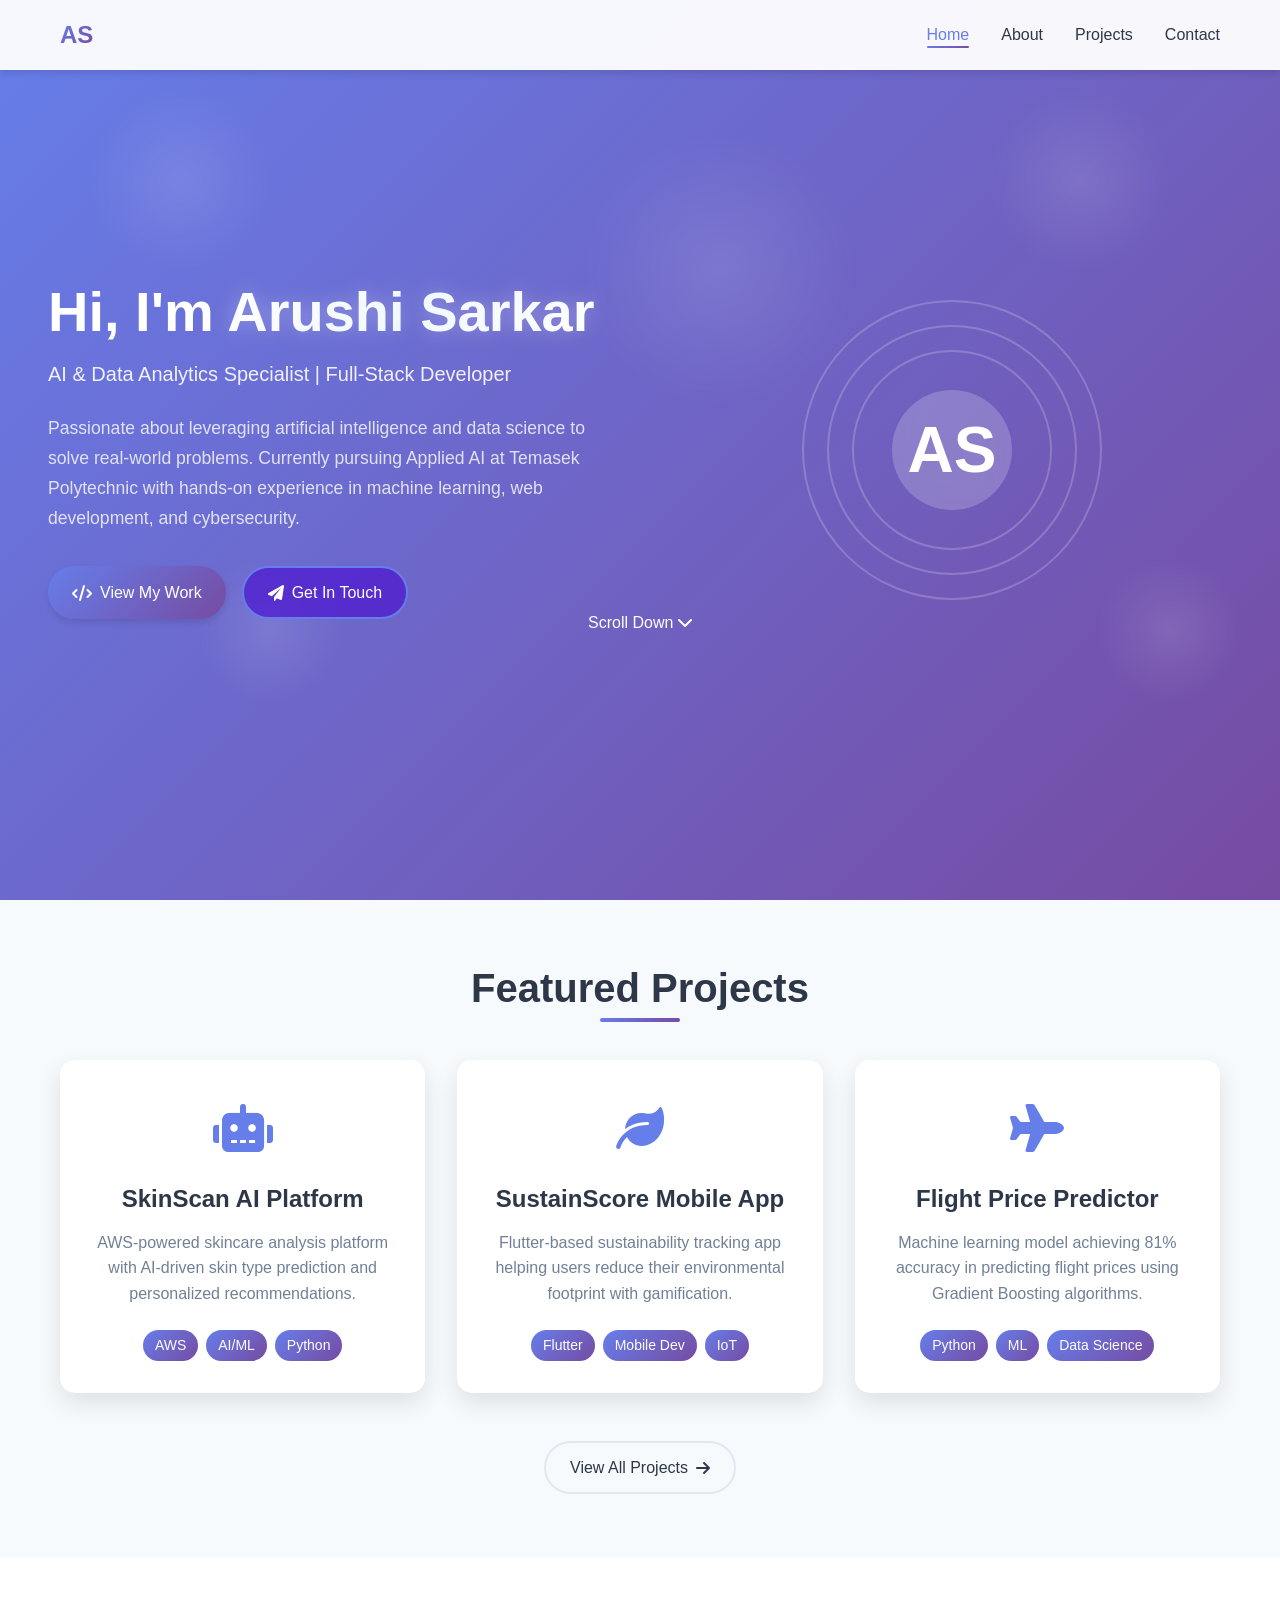
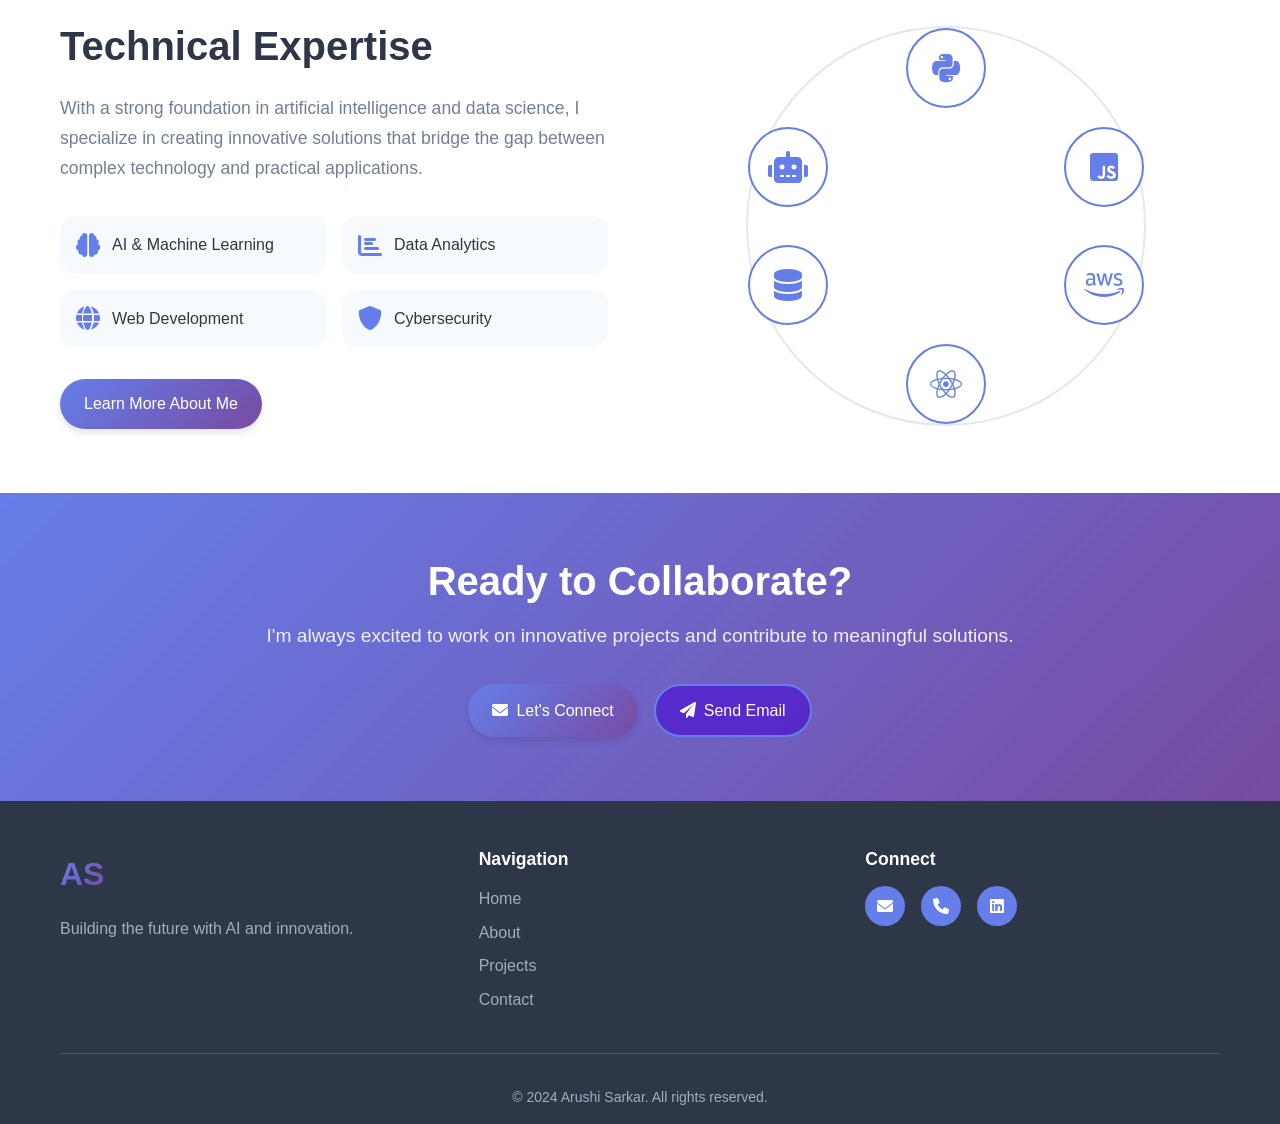
==== index.html @ 6a5d6b8b "Add files via upload" ====
<!DOCTYPE html>
<html lang="en">

<head>
    <meta charset="UTF-8">
    <meta name="viewport" content="width=device-width, initial-scale=1.0">
    <title>Arushi Sarkar - AI & Data Specialist</title>
    <link rel="stylesheet" href="css/style.css">
    <link href="https://cdnjs.cloudflare.com/ajax/libs/font-awesome/6.0.0/css/all.min.css" rel="stylesheet">
</head>

<body>
    <!-- Navigation -->
    <nav class="navbar">
        <div class="nav-container">
            <div class="nav-logo">
                <span class="logo-text">AS</span>
            </div>
            <ul class="nav-menu">
                <li><a href="index.html" class="nav-link active">Home</a></li>
                <li><a href="about.html" class="nav-link">About</a></li>
                <li><a href="projects.html" class="nav-link">Projects</a></li>
                <li><a href="contact.html" class="nav-link">Contact</a></li>
            </ul>
            <div class="hamburger">
                <span></span>
                <span></span>
                <span></span>
            </div>
        </div>
    </nav>

    <!-- Hero Section -->
    <section class="hero">
        <div class="hero-container">
            <div class="hero-content">
                <div class="hero-text">
                    <h1 class="hero-title">
                        Hi, I'm <span class="gradient-text">Arushi Sarkar</span>
                    </h1>
                    <p class="hero-subtitle">AI & Data Analytics Specialist | Full-Stack Developer</p>
                    <p class="hero-description">
                        Passionate about leveraging artificial intelligence and data science to solve real-world
                        problems.
                        Currently pursuing Applied AI at Temasek Polytechnic with hands-on experience in machine
                        learning,
                        web development, and cybersecurity.
                    </p>
                    <div class="hero-buttons">
                        <a href="projects.html" class="btn btn-primary">
                            <i class="fas fa-code"></i>
                            View My Work
                        </a>
                        <a href="contact.html" class="btn btn-secondary">
                            <i class="fas fa-paper-plane"></i>
                            Get In Touch
                        </a>
                    </div>
                </div>
                <div class="hero-image">
                    <div class="profile-circle">
                        <span class="profile-initials">AS</span>
                        <div class="orbit orbit-1"></div>
                        <div class="orbit orbit-2"></div>
                        <div class="orbit orbit-3"></div>
                    </div>
                </div>
            </div>
            <div class="scroll-indicator">
                <span>Scroll Down</span>
                <i class="fas fa-chevron-down"></i>
            </div>
        </div>
    </section>



    <!-- Featured Projects Preview -->
    <section class="featured-projects">
        <div class="container">
            <h2 class="section-title">Featured Projects</h2>
            <div class="projects-preview">
                <div class="project-preview-card">
                    <div class="project-icon">
                        <i class="fas fa-robot"></i>
                    </div>
                    <h3>SkinScan AI Platform</h3>
                    <p>AWS-powered skincare analysis platform with AI-driven skin type prediction and personalized
                        recommendations.</p>
                    <div class="project-tech">
                        <span>AWS</span>
                        <span>AI/ML</span>
                        <span>Python</span>
                    </div>
                </div>
                <div class="project-preview-card">
                    <div class="project-icon">
                        <i class="fas fa-leaf"></i>
                    </div>
                    <h3>SustainScore Mobile App</h3>
                    <p>Flutter-based sustainability tracking app helping users reduce their environmental footprint with
                        gamification.</p>
                    <div class="project-tech">
                        <span>Flutter</span>
                        <span>Mobile Dev</span>
                        <span>IoT</span>
                    </div>
                </div>
                <div class="project-preview-card">
                    <div class="project-icon">
                        <i class="fas fa-plane"></i>
                    </div>
                    <h3>Flight Price Predictor</h3>
                    <p>Machine learning model achieving 81% accuracy in predicting flight prices using Gradient Boosting
                        algorithms.</p>
                    <div class="project-tech">
                        <span>Python</span>
                        <span>ML</span>
                        <span>Data Science</span>
                    </div>
                </div>
            </div>
            <div class="view-all-projects">
                <a href="projects.html" class="btn btn-outline">
                    View All Projects <i class="fas fa-arrow-right"></i>
                </a>
            </div>
        </div>
    </section>

    <!-- Skills Overview -->
    <section class="skills-overview">
        <div class="container">
            <div class="skills-content">
                <div class="skills-text">
                    <h2>Technical Expertise</h2>
                    <p>
                        With a strong foundation in artificial intelligence and data science, I specialize in creating
                        innovative solutions that bridge the gap between complex technology and practical applications.
                    </p>
                    <div class="skills-categories">
                        <div class="skill-category">
                            <i class="fas fa-brain"></i>
                            <span>AI & Machine Learning</span>
                        </div>
                        <div class="skill-category">
                            <i class="fas fa-chart-bar"></i>
                            <span>Data Analytics</span>
                        </div>
                        <div class="skill-category">
                            <i class="fas fa-globe"></i>
                            <span>Web Development</span>
                        </div>
                        <div class="skill-category">
                            <i class="fas fa-shield-alt"></i>
                            <span>Cybersecurity</span>
                        </div>
                    </div>
                    <a href="about.html" class="btn btn-primary">
                        Learn More About Me
                    </a>
                </div>
                <div class="skills-visual">
                    <div class="skill-circle">
                        <div class="skill-item" data-skill="python">
                            <i class="fab fa-python"></i>
                        </div>
                        <div class="skill-item" data-skill="js">
                            <i class="fab fa-js-square"></i>
                        </div>
                        <div class="skill-item" data-skill="aws">
                            <i class="fab fa-aws"></i>
                        </div>
                        <div class="skill-item" data-skill="react">
                            <i class="fab fa-react"></i>
                        </div>
                        <div class="skill-item" data-skill="database">
                            <i class="fas fa-database"></i>
                        </div>
                        <div class="skill-item" data-skill="ai">
                            <i class="fas fa-robot"></i>
                        </div>
                    </div>
                </div>
            </div>
        </div>
    </section>

    <!-- CTA Section -->
    <section class="cta-section">
        <div class="container">
            <div class="cta-content">
                <h2>Ready to Collaborate?</h2>
                <p>I'm always excited to work on innovative projects and contribute to meaningful solutions.</p>
                <div class="cta-buttons">
                    <a href="contact.html" class="btn btn-primary">
                        <i class="fas fa-envelope"></i>
                        Let's Connect
                    </a>
                    <a href="mailto:arushisarkar73@gmail.com" class="btn btn-secondary">
                        <i class="fas fa-paper-plane"></i>
                        Send Email
                    </a>
                </div>
            </div>
        </div>
    </section>

    <!-- Footer -->
    <footer class="footer">
        <div class="container">
            <div class="footer-content">
                <div class="footer-left">
                    <div class="footer-logo">
                        <span class="logo-text">AS</span>
                    </div>
                    <p>Building the future with AI and innovation.</p>
                </div>
                <div class="footer-links">
                    <div class="footer-section">
                        <h4>Navigation</h4>
                        <ul>
                            <li><a href="index.html">Home</a></li>
                            <li><a href="about.html">About</a></li>
                            <li><a href="projects.html">Projects</a></li>
                            <li><a href="contact.html">Contact</a></li>
                        </ul>
                    </div>
                    <div class="footer-section">
                        <h4>Connect</h4>
                        <div class="social-links">
                            <a href="mailto:arushisarkar73@gmail.com" class="social-link">
                                <i class="fas fa-envelope"></i>
                            </a>
                            <a href="tel:+6589462583" class="social-link">
                                <i class="fas fa-phone"></i>
                            </a>
                            <a href="https://www.linkedin.com/in/arushi-sarkar-972185305/" class="social-link"
                                title="LinkedIn" target="_blank" rel="noopener noreferrer">
                                <i class="fab fa-linkedin"></i>
                            </a>
                        </div>
                    </div>
                </div>
            </div>
            <div class="footer-bottom">
                <p>&copy; 2024 Arushi Sarkar. All rights reserved.</p>
            </div>
        </div>
    </footer>

    <script src="js/script.js"></script>
</body>

</html>
---- css/style.css ----
/* Reset and Base Styles */
* {
    margin: 0;
    padding: 0;
    box-sizing: border-box;
}

:root {
    --primary-color: #667eea;
    --secondary-color: #764ba2;
    --accent-color: #4ecdc4;
    --text-dark: #2d3748;
    --text-light: #718096;
    --bg-light: #f7fafc;
    --bg-white: #ffffff;
    --gradient-primary: linear-gradient(135deg, #667eea 0%, #764ba2 100%);
    --gradient-secondary: linear-gradient(135deg, #4ecdc4 0%, #44a08d 100%);
    --gradient-accent: linear-gradient(135deg, #f093fb 0%, #f5576c 100%);
    --shadow-sm: 0 4px 6px rgba(0, 0, 0, 0.1);
    --shadow-md: 0 10px 25px rgba(0, 0, 0, 0.1);
    --shadow-lg: 0 20px 40px rgba(0, 0, 0, 0.1);
    --border-radius: 15px;
    --transition: all 0.3s ease;
}

body {
    font-family: 'Inter', 'Segoe UI', Tahoma, Geneva, Verdana, sans-serif;
    line-height: 1.6;
    color: var(--text-dark);
    background-color: var(--bg-light);
    overflow-x: hidden;
}

.container {
    max-width: 1200px;
    margin: 0 auto;
    padding: 0 20px;
}

/* Typography */
h1,
h2,
h3,
h4,
h5,
h6 {
    font-weight: 600;
    line-height: 1.2;
    margin-bottom: 1rem;
}

.gradient-text {
    background: linear-gradient(135deg, #ffffff 0%, #f0f8ff 50%, #ffffff 100%);
    -webkit-background-clip: text;
    -webkit-text-fill-color: transparent;
    background-clip: text;
    text-shadow: 0 0 20px rgba(255, 255, 255, 0.3);
}

/* Buttons */
.btn {
    display: inline-flex;
    align-items: center;
    gap: 8px;
    padding: 12px 24px;
    border: none;
    border-radius: 50px;
    font-size: 1rem;
    font-weight: 500;
    text-decoration: none;
    cursor: pointer;
    transition: var(--transition);
    text-align: center;
    white-space: nowrap;
}

.btn-primary {
    background: var(--gradient-primary);
    color: white;
    box-shadow: var(--shadow-sm);
}

.btn-primary:hover {
    transform: translateY(-2px);
    box-shadow: var(--shadow-md);
}

.btn-secondary {
    background: rgba(78, 23, 207, 0.726);
    color: white;
    border: 2px solid var(--primary-color);
}

.btn-secondary:hover {
    background: var(--primary-color);
    color: white;
    transform: translateY(-2px);
}

.btn-outline {
    background: transparent;
    color: var(--text-dark);
    border: 2px solid #e2e8f0;
}

.btn-outline:hover {
    background: var(--primary-color);
    color: white;
    border-color: var(--primary-color);
}

.btn-sm {
    padding: 8px 16px;
    font-size: 0.875rem;
}

.btn-full {
    width: 100%;
    justify-content: center;
}

/* Navigation */
.navbar {
    position: fixed;
    top: 0;
    left: 0;
    right: 0;
    background: rgba(255, 255, 255, 0.95);
    backdrop-filter: blur(10px);
    z-index: 1000;
    padding: 1rem 0;
    box-shadow: var(--shadow-sm);
}

.nav-container {
    display: flex;
    justify-content: space-between;
    align-items: center;
    max-width: 1200px;
    margin: 0 auto;
    padding: 0 20px;
}

.nav-logo .logo-text {
    font-size: 1.5rem;
    font-weight: bold;
    background: var(--gradient-primary);
    -webkit-background-clip: text;
    -webkit-text-fill-color: transparent;
    background-clip: text;
}

.nav-menu {
    display: flex;
    list-style: none;
    gap: 2rem;
}

.nav-link {
    text-decoration: none;
    color: var(--text-dark);
    font-weight: 500;
    position: relative;
    transition: var(--transition);
}

.nav-link:hover,
.nav-link.active {
    color: var(--primary-color);
}

.nav-link.active::after {
    content: '';
    position: absolute;
    bottom: -5px;
    left: 0;
    right: 0;
    height: 2px;
    background: var(--gradient-primary);
    border-radius: 1px;
}

.hamburger {
    display: none;
    flex-direction: column;
    cursor: pointer;
    gap: 4px;
}

.hamburger span {
    width: 25px;
    height: 3px;
    background: var(--text-dark);
    transition: var(--transition);
}

/* Hero Section */
.hero {
    min-height: 100vh;
    background: var(--gradient-primary);
    color: white;
    display: flex;
    align-items: center;
    position: relative;
    overflow: hidden;
}

.hero::before {
    content: '';
    position: absolute;
    top: 0;
    left: 0;
    right: 0;
    bottom: 0;
    background: url('data:image/svg+xml,<svg xmlns="http://www.w3.org/2000/svg" viewBox="0 0 1000 1000"><defs><radialGradient id="a" cx="50%" cy="50%" r="50%"><stop offset="0%" style="stop-color:rgba(255,255,255,0.1)"/><stop offset="100%" style="stop-color:rgba(255,255,255,0)"/></radialGradient></defs><circle cx="200" cy="200" r="100" fill="url(%23a)"/><circle cx="800" cy="300" r="150" fill="url(%23a)"/><circle cx="300" cy="700" r="80" fill="url(%23a)"/></svg>');
    animation: float 20s ease-in-out infinite;
}

.hero-container {
    position: relative;
    z-index: 2;
}

.hero-content {
    display: grid;
    grid-template-columns: 1fr 1fr;
    gap: 4rem;
    align-items: center;
    margin: 3rem;

}

.hero-title {
    font-size: 3.5rem;
    font-weight: 700;
    line-height: 1.1;
    margin-bottom: 1rem;
}

.hero-subtitle {
    font-size: 1.25rem;
    margin-bottom: 1.5rem;
    opacity: 0.9;
}

.hero-description {
    font-size: 1.1rem;
    line-height: 1.7;
    margin-bottom: 2rem;
    opacity: 0.8;
}

.hero-buttons {
    display: flex;
    gap: 1rem;
    flex-wrap: wrap;
}

.profile-circle {
    position: relative;
    width: 300px;
    height: 300px;
    margin: 0 auto;
}

.profile-initials {
    position: absolute;
    top: 50%;
    left: 50%;
    transform: translate(-50%, -50%);
    font-size: 4rem;
    font-weight: bold;
    background: rgba(255, 255, 255, 0.2);
    border-radius: 50%;
    width: 120px;
    height: 120px;
    display: flex;
    align-items: center;
    justify-content: center;
    backdrop-filter: blur(10px);
}

.orbit {
    position: absolute;
    border: 2px solid rgba(255, 255, 255, 0.2);
    border-radius: 50%;
    animation: rotate 20s linear infinite;
}

.orbit-1 {
    width: 200px;
    height: 200px;
    top: 50px;
    left: 50px;
}

.orbit-2 {
    width: 250px;
    height: 250px;
    top: 25px;
    left: 25px;
    animation-direction: reverse;
    animation-duration: 30s;
}

.orbit-3 {
    width: 300px;
    height: 300px;
    top: 0;
    left: 0;
    animation-duration: 40s;
}

@keyframes rotate {
    from {
        transform: rotate(0deg);
    }

    to {
        transform: rotate(360deg);
    }
}

.scroll-indicator {
    position: absolute;
    bottom: 2rem;
    left: 50%;
    transform: translateX(-50%);
    text-align: center;
    animation: bounce 2s infinite;
}

@keyframes bounce {

    0%,
    20%,
    50%,
    80%,
    100% {
        transform: translateX(-50%) translateY(0);
    }

    40% {
        transform: translateX(-50%) translateY(-10px);
    }

    60% {
        transform: translateX(-50%) translateY(-5px);
    }
}

/* Page Header */
.page-header {
    background: var(--gradient-primary);
    color: white;
    text-align: center;
    padding: 120px 0 80px;
    margin-bottom: 4rem;
}

.page-title {
    font-size: 3rem;
    margin-bottom: 1rem;
}

.page-subtitle {
    font-size: 1.2rem;
    opacity: 0.9;
}


/* Featured Projects */
.featured-projects {
    padding: 4rem 0;
}

.section-title {
    text-align: center;
    font-size: 2.5rem;
    margin-bottom: 3rem;
    color: var(--text-dark);
    position: relative;
}

.section-title::after {
    content: '';
    position: absolute;
    bottom: -10px;
    left: 50%;
    transform: translateX(-50%);
    width: 80px;
    height: 4px;
    background: var(--gradient-primary);
    border-radius: 2px;
}

.projects-preview {
    display: grid;
    grid-template-columns: repeat(auto-fit, minmax(350px, 1fr));
    gap: 2rem;
    margin-bottom: 3rem;
}

.project-preview-card {
    background: white;
    padding: 2rem;
    border-radius: var(--border-radius);
    box-shadow: var(--shadow-md);
    transition: var(--transition);
    text-align: center;
}

.project-preview-card:hover {
    transform: translateY(-10px);
    box-shadow: var(--shadow-lg);
}

.project-icon {
    font-size: 3rem;
    color: var(--primary-color);
    margin-bottom: 1rem;
}

.project-preview-card h3 {
    font-size: 1.5rem;
    margin-bottom: 1rem;
    color: var(--text-dark);
}

.project-preview-card p {
    color: var(--text-light);
    margin-bottom: 1.5rem;
    line-height: 1.6;
}

.project-tech {
    display: flex;
    gap: 0.5rem;
    justify-content: center;
    flex-wrap: wrap;
}

.project-tech span {
    background: var(--gradient-primary);
    color: white;
    padding: 0.25rem 0.75rem;
    border-radius: 20px;
    font-size: 0.875rem;
}

.view-all-projects {
    text-align: center;
}

/* Skills Overview */
.skills-overview {
    padding: 4rem 0;
    background: white;
}

.skills-content {
    display: grid;
    grid-template-columns: 1fr 1fr;
    gap: 4rem;
    align-items: center;
}

.skills-text h2 {
    font-size: 2.5rem;
    margin-bottom: 1.5rem;
    color: var(--text-dark);
}

.skills-text p {
    font-size: 1.1rem;
    color: var(--text-light);
    margin-bottom: 2rem;
    line-height: 1.7;
}

.skills-categories {
    display: grid;
    grid-template-columns: 1fr 1fr;
    gap: 1rem;
    margin-bottom: 2rem;
}

.skill-category {
    display: flex;
    align-items: center;
    gap: 0.75rem;
    padding: 1rem;
    background: var(--bg-light);
    border-radius: var(--border-radius);
    transition: var(--transition);
}

.skill-category:hover {
    background: var(--gradient-primary);
    color: white;
}

.skill-category i {
    font-size: 1.5rem;
    color: var(--primary-color);
}

.skill-category:hover i {
    color: white;
}

.skills-visual {
    position: relative;
}

.skill-circle {
    position: relative;
    width: 400px;
    height: 400px;
    margin: 0 auto;
    border: 2px solid #e2e8f0;
    border-radius: 50%;
    display: flex;
    align-items: center;
    justify-content: center;
}

.skill-item {
    position: absolute;
    width: 80px;
    height: 80px;
    background: white;
    border: 2px solid var(--primary-color);
    border-radius: 50%;
    display: flex;
    align-items: center;
    justify-content: center;
    font-size: 2rem;
    color: var(--primary-color);
    animation: float 6s ease-in-out infinite;
}

.skill-item:nth-child(1) {
    top: 0;
    left: 50%;
    transform: translateX(-50%);
    animation-delay: 0s;
}

.skill-item:nth-child(2) {
    top: 25%;
    right: 0;
    animation-delay: 1s;
}

.skill-item:nth-child(3) {
    bottom: 25%;
    right: 0;
    animation-delay: 2s;
}

.skill-item:nth-child(4) {
    bottom: 0;
    left: 50%;
    transform: translateX(-50%);
    animation-delay: 3s;
}

.skill-item:nth-child(5) {
    bottom: 25%;
    left: 0;
    animation-delay: 4s;
}

.skill-item:nth-child(6) {
    top: 25%;
    left: 0;
    animation-delay: 5s;
}

@keyframes float {

    0%,
    100% {
        transform: translateY(0) translateX(-50%);
    }

    50% {
        transform: translateY(-10px) translateX(-50%);
    }
}

.skill-item:not(:nth-child(1)):not(:nth-child(4)) {
    animation-name: floatSimple;
}

@keyframes floatSimple {

    0%,
    100% {
        transform: translateY(0);
    }

    50% {
        transform: translateY(-10px);
    }
}

/* CTA Section */
.cta-section {
    padding: 4rem 0;
    background: var(--gradient-primary);
    color: white;
    text-align: center;
}

.cta-content h2 {
    font-size: 2.5rem;
    margin-bottom: 1rem;
}

.cta-content p {
    font-size: 1.2rem;
    margin-bottom: 2rem;
    opacity: 0.9;
}

.cta-buttons {
    display: flex;
    gap: 1rem;
    justify-content: center;
    flex-wrap: wrap;
}

/* About Page Styles */
.about-content {
    padding: 4rem 0;
}

.about-grid {
    display: grid;
    grid-template-columns: 2fr 1fr;
    gap: 4rem;
    align-items: start;
}

.about-text h2 {
    font-size: 2.5rem;
    margin-bottom: 1.5rem;
    color: var(--text-dark);
}

.about-text p {
    font-size: 1.1rem;
    color: var(--text-light);
    margin-bottom: 1.5rem;
    line-height: 1.7;
}

.profile-card {
    background: white;
    padding: 2rem;
    border-radius: var(--border-radius);
    box-shadow: var(--shadow-lg);
    text-align: center;
    position: sticky;
    top: 120px;
}

.profile-circle-large {
    width: 120px;
    height: 120px;
    background: var(--gradient-primary);
    border-radius: 50%;
    display: flex;
    align-items: center;
    justify-content: center;
    margin: 0 auto 1rem;
}

.profile-initials-large {
    font-size: 2.5rem;
    font-weight: bold;
    color: white;
}

.profile-info h3 {
    font-size: 1.5rem;
    margin-bottom: 0.5rem;
    color: var(--text-dark);
}

.profile-info>p {
    color: var(--text-light);
    margin-bottom: 1.5rem;
}

.profile-stats {
    display: grid;
    grid-template-columns: 1fr 1fr;
    gap: 1rem;
}

.stat {
    text-align: center;
}

.stat-value {
    display: block;
    font-size: 1.25rem;
    font-weight: bold;
    color: var(--primary-color);
}

.stat-label {
    font-size: 0.875rem;
    color: var(--text-light);
}

/* Education Timeline */
.education-section {
    padding: 4rem 0;
    background: white;
}

.timeline-item {
    position: relative;
    padding-left: 3rem;
    margin-bottom: 2rem;
}

.timeline-marker {
    position: absolute;
    left: 0;
    top: 0;
    width: 20px;
    height: 20px;
    background: var(--gradient-primary);
    border-radius: 50%;
    border: 4px solid white;
    box-shadow: var(--shadow-sm);
}

.timeline-item::before {
    content: '';
    position: absolute;
    left: 9px;
    top: 24px;
    bottom: -2rem;
    width: 2px;
    background: #e2e8f0;
}

.education-timeline {
    position: relative;
}

.education-timeline::before {
    content: '';
    position: absolute;
    left: 9px;
    top: 20px;
    bottom: 2rem;
    width: 2px;
    background: #e2e8f0;
}

.timeline-item:last-child::before {
    display: none;
}

.timeline-content {
    background: white;
    padding: 2rem;
    border-radius: var(--border-radius);
    box-shadow: var(--shadow-md);
    border-left: 4px solid var(--primary-color);
}

.timeline-date {
    color: var(--primary-color);
    font-weight: 600;
    margin-bottom: 0.5rem;
}

.timeline-content h3 {
    font-size: 1.5rem;
    margin-bottom: 0.5rem;
    color: var(--text-dark);
}

.institution {
    color: var(--text-light);
    font-weight: 500;
    margin-bottom: 1rem;
}

.description {
    color: var(--text-light);
    line-height: 1.6;
    margin-bottom: 1rem;
}

.coursework {
    display: flex;
    flex-wrap: wrap;
    gap: 0.5rem;
}

.course-tag {
    background: var(--bg-light);
    color: var(--text-dark);
    padding: 0.25rem 0.75rem;
    border-radius: 20px;
    font-size: 0.875rem;
    border: 1px solid #e2e8f0;
}

/* Technical Skills */
.technical-skills {
    padding: 5rem 0;
    background: var(--bg-light);
    position: relative;
}

.technical-skills::before {
    content: '';
    position: absolute;
    top: 0;
    left: 0;
    right: 0;
    height: 1px;
    background: linear-gradient(90deg, transparent, var(--primary-color), transparent);
}

.skills-grid {
    display: grid;
    grid-template-columns: repeat(auto-fit, minmax(320px, 1fr));
    gap: 2rem;
    margin-top: 3rem;
}

.skill-category-card {
    background: white;
    padding: 2.5rem;
    border-radius: 16px;
    box-shadow: 0 4px 20px rgba(0, 0, 0, 0.08);
    border: 1px solid rgba(255, 255, 255, 0.2);
    transition: all 0.3s cubic-bezier(0.4, 0, 0.2, 1);
    position: relative;
    overflow: hidden;
}

.skill-category-card::before {
    content: '';
    position: absolute;
    top: 0;
    left: 0;
    right: 0;
    height: 4px;
    background: var(--gradient-primary);
}

.skill-category-card:hover {
    transform: translateY(-8px);
    box-shadow: 0 12px 40px rgba(0, 0, 0, 0.15);
    border-color: var(--primary-color);
}

.skill-category-card .skill-icon {
    font-size: 3rem;
    color: var(--primary-color);
    margin-bottom: 1.5rem;
    text-align: center;
    padding: 1rem;
    background: linear-gradient(135deg, var(--primary-color)10, var(--primary-color)20);
    border-radius: 12px;
    width: fit-content;
    margin-left: auto;
    margin-right: auto;
}

.skill-category-card h3 {
    font-size: 1.4rem;
    margin-bottom: 2rem;
    color: var(--text-dark);
    text-align: center;
    font-weight: 600;
}

.skill-items {
    display: flex;
    flex-direction: column;
    gap: 1.5rem;
}

.skill-item-detailed {
    display: flex;
    align-items: center;
    padding: 0.75rem 1rem;
    margin-bottom: 0.5rem;
    background: #f8fafc;
    border-radius: 8px;
    border-left: 3px solid var(--primary-color);
    transition: all 0.2s ease;
}

.skill-item-detailed:hover {
    background: #f1f5f9;
    transform: translateX(4px);
}

.skill-item-detailed:last-child {
    margin-bottom: 0;
}

.skill-name {
    font-weight: 500;
    color: var(--text-dark);
    font-size: 0.95rem;
}

/* Responsive Design */
@media (max-width: 768px) {
    .skills-grid {
        grid-template-columns: 1fr;
        gap: 1.5rem;
    }
    
    .skill-category-card {
        padding: 2rem;
    }
    
    .skill-category-card .skill-icon {
        font-size: 2.5rem;
    }
}

/* Soft Skills & Interests */
.soft-skills-interests {
    padding: 4rem 0;
    background: white;
}

.soft-skills-grid {
    display: grid;
    grid-template-columns: 1fr 1fr;
    gap: 2rem;
}

.soft-skills-card,
.interests-card {
    background: white;
    padding: 2rem;
    border-radius: var(--border-radius);
    box-shadow: var(--shadow-md);
}

.soft-skills-card h3,
.interests-card h3 {
    font-size: 1.5rem;
    margin-bottom: 1.5rem;
    color: var(--text-dark);
}

.soft-skills-list,
.interests-list {
    display: grid;
    grid-template-columns: 1fr 1fr;
    gap: 1rem;
}

.soft-skill-item,
.interest-item {
    display: flex;
    align-items: center;
    gap: 0.75rem;
    padding: 0.75rem;
    background: var(--bg-light);
    border-radius: var(--border-radius);
    transition: var(--transition);
}

.soft-skill-item:hover,
.interest-item:hover {
    background: var(--gradient-primary);
    color: white;
}

.soft-skill-item i,
.interest-item i {
    font-size: 1.25rem;
    color: var(--primary-color);
}

.soft-skill-item:hover i,
.interest-item:hover i {
    color: white;
}

/* Languages card styles */
.languages-card {
    background: white;
    border-radius: 15px;
    padding: 2rem;
    box-shadow: 0 10px 30px rgba(0, 0, 0, 0.1);
    transition: transform 0.3s ease, box-shadow 0.3s ease;
}

.languages-card:hover {
    transform: translateY(-5px);
    box-shadow: 0 20px 40px rgba(0, 0, 0, 0.15);
}

.languages-list {
    display: flex;
    flex-direction: column;
    gap: 1rem;
}

.language-item {
    display: flex;
    align-items: center;
    gap: 1rem;
    padding: 0.75rem;
    background: #f8f9fa;
    border-radius: 10px;
    transition: background-color 0.3s ease;
}

.language-item:hover {
    background: #e9ecef;
}

.language-item i {
    color: #4a90e2;
    font-size: 1.2rem;
    width: 20px;
    text-align: center;
}

.language-details {
    display: flex;
    flex-direction: column;
}

.language-name {
    font-weight: 600;
    color: #333;
    font-size: 1rem;
}

.language-level {
    font-size: 0.85rem;
    color: #666;
    margin-top: 0.2rem;
}

/* Projects Page Styles */
.project-filter {
    padding: 2rem 0;
    background: white;
    margin-bottom: 2rem;
}

.filter-tabs {
    display: flex;
    justify-content: center;
    gap: 1rem;
    flex-wrap: wrap;
}

.filter-btn {
    background: transparent;
    border: 2px solid #e2e8f0;
    color: var(--text-dark);
    padding: 0.5rem 1rem;
    border-radius: 25px;
    cursor: pointer;
    transition: var(--transition);
    font-size: 0.875rem;
    font-weight: 500;
}

.filter-btn:hover,
.filter-btn.active {
    background: var(--primary-color);
    color: white;
    border-color: var(--primary-color);
}

.projects-section {
    padding: 4rem 0;
}

.projects-grid {
    display: grid;
    grid-template-columns: repeat(auto-fit, minmax(400px, 1fr));
    gap: 2rem;
}

.project-card {
    background: white;
    border-radius: var(--border-radius);
    box-shadow: var(--shadow-md);
    overflow: hidden;
    transition: var(--transition);
    opacity: 1;
    transform: scale(1);
}

.project-card.hidden {
    opacity: 0;
    transform: scale(0.9);
    pointer-events: none;
    height: 0;
    margin: 0;
    overflow: hidden;
}

.project-card:hover {
    transform: translateY(-10px) scale(1.02);
    box-shadow: var(--shadow-lg);
}



.project-image {
    height: 200px;
    background: var(--gradient-primary);
    position: relative;
    display: flex;
    align-items: center;
    justify-content: center;
}

.project-overlay {
    position: absolute;
    inset: 0;
    background: rgba(0, 0, 0, 0.3);
    display: flex;
    align-items: center;
    justify-content: center;
}

.project-icons {
    display: flex;
    gap: 1rem;
    font-size: 2rem;
    color: white;
}

.project-content {
    padding: 2rem;
}

.project-header {
    display: flex;
    justify-content: space-between;
    align-items: start;
    margin-bottom: 1rem;
}

.project-title {
    font-size: 1.5rem;
    color: var(--text-dark);
    margin: 0;
}

.project-badge {
    padding: 0.25rem 0.75rem;
    border-radius: 15px;
    font-size: 0.75rem;
    font-weight: 500;
    color: white;
}

.featured-badge {
    background: var(--primary-color);
}

.ai-badge {
    background: #f093fb;
}

.web-badge {
    background: #4ecdc4;
}

.mobile-badge {
    background: #44a08d;
}

.security-badge {
    background: #f5576c;
}

.automation-badge {
    background: #f6ad55;
}

.project-description {
    color: var(--text-light);
    line-height: 1.6;
    margin-bottom: 1.5rem;
}

.project-features {
    display: flex;
    flex-wrap: wrap;
    gap: 0.5rem;
    margin-bottom: 1.5rem;
}

.feature {
    background: var(--bg-light);
    color: var(--text-dark);
    padding: 0.25rem 0.75rem;
    border-radius: 15px;
    font-size: 0.875rem;
    border: 1px solid #e2e8f0;
}

.project-tech-stack {
    display: flex;
    flex-wrap: wrap;
    gap: 0.5rem;
    margin-bottom: 1.5rem;
}

.tech-tag {
    background: var(--gradient-primary);
    color: white;
    padding: 0.25rem 0.75rem;
    border-radius: 15px;
    font-size: 0.75rem;
    font-weight: 500;
}

.project-actions {
    display: flex;
    gap: 0.75rem;
    flex-wrap: wrap;
}

/* Project Modal */
/* Enhanced Project Modal Styles */
.modal-overlay {
    position: fixed;
    top: 0;
    left: 0;
    right: 0;
    bottom: 0;
    background: rgba(0, 0, 0, 0.85);
    backdrop-filter: blur(5px);
    display: flex;
    align-items: center;
    justify-content: center;
    z-index: 2000;
    opacity: 0;
    visibility: hidden;
    transition: all 0.4s ease;
    padding: 20px;
}

.modal-overlay.active {
    opacity: 1;
    visibility: visible;
}

.modal-content {
    background: white;
    max-width: 900px;
    width: 100%;
    max-height: 85vh;
    overflow-y: auto;
    border-radius: 20px;
    box-shadow: 0 25px 60px rgba(0, 0, 0, 0.3);
    transform: scale(0.9) translateY(50px);
    transition: all 0.4s ease;
    /* Custom scrollbar */
    scrollbar-width: thin;
    scrollbar-color: var(--primary-color) #f1f1f1;
}

.modal-content::-webkit-scrollbar {
    width: 8px;
}

.modal-content::-webkit-scrollbar-track {
    background: #f1f1f1;
    border-radius: 4px;
}

.modal-content::-webkit-scrollbar-thumb {
    background: var(--primary-color);
    border-radius: 4px;
}

.modal-overlay.active .modal-content {
    transform: scale(1) translateY(0);
}

.modal-header {
    display: flex;
    justify-content: space-between;
    align-items: flex-start;
    padding: 2.5rem 2.5rem 1rem;
    border-bottom: 2px solid #f8fafc;
    background: linear-gradient(135deg, #f8fafc 0%, #ffffff 100%);
    border-radius: 20px 20px 0 0;
}

.modal-header h2 {
    margin: 0;
    color: var(--text-dark);
    font-size: 1.75rem;
    font-weight: 700;
    line-height: 1.3;
    max-width: 80%;
}

.modal-close {
    background: rgba(0, 0, 0, 0.05);
    border: none;
    font-size: 1.25rem;
    color: var(--text-light);
    cursor: pointer;
    padding: 0.75rem;
    border-radius: 50%;
    transition: all 0.3s ease;
    display: flex;
    align-items: center;
    justify-content: center;
    width: 40px;
    height: 40px;
    flex-shrink: 0;
}

.modal-close:hover {
    background: #fee;
    color: #e53e3e;
    transform: rotate(90deg);
}

.modal-body {
    padding: 2rem 2.5rem 2.5rem;
    line-height: 1.7;
}

/* Enhanced project header within modal */
.modal-project-header {
    margin-bottom: 2rem;
    padding-bottom: 1.5rem;
    border-bottom: 1px solid #e2e8f0;
}

.modal-project-header .project-tech-stack {
    display: flex;
    flex-wrap: wrap;
    gap: 0.75rem;
    margin-bottom: 1rem;
}

.modal-project-header .tech-tag {
    background: linear-gradient(135deg, var(--primary-color), var(--secondary-color));
    color: white;
    padding: 0.5rem 1rem;
    border-radius: 25px;
    font-size: 0.875rem;
    font-weight: 600;
    box-shadow: 0 2px 8px rgba(102, 126, 234, 0.3);
    transition: all 0.3s ease;
}

.modal-project-header .tech-tag:hover {
    transform: translateY(-2px);
    box-shadow: 0 4px 12px rgba(102, 126, 234, 0.4);
}

/* Enhanced typography in modal */
.modal-body h3 {
    color: var(--text-dark);
    font-size: 1.4rem;
    font-weight: 700;
    margin: 2rem 0 1rem 0;
    padding-left: 1rem;
    border-left: 4px solid var(--primary-color);
    background: linear-gradient(90deg, rgba(102, 126, 234, 0.1), transparent);
    padding-top: 0.75rem;
    padding-bottom: 0.75rem;
    border-radius: 0 8px 8px 0;
}

.modal-body h3:first-of-type {
    margin-top: 0;
}

.modal-body p {
    color: var(--text-light);
    font-size: 1rem;
    line-height: 1.8;
    margin-bottom: 1.5rem;
}

.modal-body ul {
    margin: 1.5rem 0;
    padding-left: 0;
    list-style: none;
}

.modal-body ul li {
    position: relative;
    padding: 0.75rem 0 0.75rem 2.5rem;
    margin-bottom: 0.75rem;
    background: rgba(102, 126, 234, 0.02);
    border-radius: 8px;
    border-left: 3px solid rgba(102, 126, 234, 0.3);
    transition: all 0.3s ease;
}

.modal-body ul li:hover {
    background: rgba(102, 126, 234, 0.05);
    border-left-color: var(--primary-color);
    transform: translateX(5px);
}

.modal-body ul li::before {
    content: '▶';
    position: absolute;
    left: 1rem;
    top: 50%;
    transform: translateY(-50%);
    color: var(--primary-color);
    font-size: 0.75rem;
}

.modal-body ul li strong {
    color: var(--text-dark);
    font-weight: 600;
}

/* Enhanced link styling */
.modal-body a {
    display: inline-flex;
    align-items: center;
    gap: 0.5rem;
    background: linear-gradient(135deg, var(--primary-color), var(--secondary-color));
    color: white;
    text-decoration: none;
    padding: 1rem 1.5rem;
    border-radius: 12px;
    font-weight: 600;
    transition: all 0.3s ease;
    box-shadow: 0 4px 15px rgba(102, 126, 234, 0.3);
}

.modal-body a:hover {
    transform: translateY(-3px);
    box-shadow: 0 8px 25px rgba(102, 126, 234, 0.4);
}

.modal-body a i {
    font-size: 1.1rem;
}

/* Enhanced visual sections */
.modal-body>div:last-child {
    margin-top: 2.5rem;
    padding-top: 2rem;
    border-top: 2px solid #f8fafc;
    text-align: center;
}

/* Improved spacing and visual hierarchy */
.modal-body>*:not(h3)+h3 {
    margin-top: 2.5rem;
}

.modal-body>p+ul,
.modal-body>h3+ul {
    margin-top: 1rem;
}

/* Add subtle animations */
.modal-body ul li {
    animation: slideInLeft 0.5s ease forwards;
    opacity: 0;
}

.modal-body ul li:nth-child(1) {
    animation-delay: 0.1s;
}

.modal-body ul li:nth-child(2) {
    animation-delay: 0.15s;
}

.modal-body ul li:nth-child(3) {
    animation-delay: 0.2s;
}

.modal-body ul li:nth-child(4) {
    animation-delay: 0.25s;
}

.modal-body ul li:nth-child(5) {
    animation-delay: 0.3s;
}

@keyframes slideInLeft {
    from {
        opacity: 0;
        transform: translateX(-20px);
    }

    to {
        opacity: 1;
        transform: translateX(0);
    }
}

/* Enhanced responsive design for modal */
@media (max-width: 768px) {
    .modal-overlay {
        padding: 10px;
    }

    .modal-content {
        max-width: 100%;
        max-height: 90vh;
        border-radius: 15px;
    }

    .modal-header {
        padding: 2rem 1.5rem 1rem;
        flex-direction: column;
        align-items: flex-start;
        gap: 1rem;
    }

    .modal-header h2 {
        font-size: 1.5rem;
        max-width: 100%;
    }

    .modal-close {
        position: absolute;
        top: 1rem;
        right: 1rem;
    }

    .modal-body {
        padding: 1.5rem;
    }

    .modal-body h3 {
        font-size: 1.25rem;
        padding-left: 0.75rem;
    }

    .modal-project-header .project-tech-stack {
        gap: 0.5rem;
    }

    .modal-project-header .tech-tag {
        font-size: 0.75rem;
        padding: 0.4rem 0.8rem;
    }

    .modal-body ul li {
        padding: 0.6rem 0 0.6rem 2rem;
        font-size: 0.95rem;
    }

    .modal-body a {
        width: 100%;
        justify-content: center;
        padding: 1rem;
        font-size: 0.95rem;
    }
}

@media (max-width: 480px) {
    .modal-header h2 {
        font-size: 1.3rem;
    }

    .modal-body h3 {
        font-size: 1.15rem;
    }

    .modal-body p {
        font-size: 0.95rem;
    }
}

/* Contact Page Styles */
.contact-section {
    padding: 2rem 0 5rem 0;
    background: linear-gradient(135deg, #f8fafc 0%, #e2e8f0 100%);
}

.page-header {
    margin-bottom: 0;
    padding-bottom: 2rem;
}

.contact-grid {
    display: grid;
    grid-template-columns: 1fr;
    gap: 3rem;
    max-width: 1000px;
    margin: 0 auto;
}

.contact-info {
    text-align: center;
}

.contact-info h2 {
    font-size: 3rem;
    margin-bottom: 1.5rem;
    color: var(--text-dark);
    background: var(--gradient-primary);
    -webkit-background-clip: text;
    -webkit-text-fill-color: transparent;
    background-clip: text;
}

.contact-info>p {
    color: var(--text-light);
    font-size: 1.2rem;
    line-height: 1.8;
    margin-bottom: 3rem;
    max-width: 600px;
    margin-left: auto;
    margin-right: auto;
}

.contact-methods {
    display: grid;
    grid-template-columns: repeat(auto-fit, minmax(280px, 1fr));
    gap: 2rem;
    margin-bottom: 3rem;
}

.contact-method {
    display: flex;
    flex-direction: column;
    align-items: center;
    text-align: center;
    gap: 1rem;
    padding: 2.5rem 2rem;
    background: white;
    border-radius: 20px;
    box-shadow: 0 10px 30px rgba(0, 0, 0, 0.1);
    transition: all 0.3s ease;
    border: 1px solid rgba(139, 92, 246, 0.1);
    position: relative;
    overflow: hidden;
}

.contact-method::before {
    content: '';
    position: absolute;
    top: 0;
    left: 0;
    right: 0;
    height: 4px;
    background: var(--gradient-primary);
    transform: scaleX(0);
    transition: transform 0.3s ease;
}

.contact-method:hover::before {
    transform: scaleX(1);
}

.contact-method:hover {
    transform: translateY(-8px);
    box-shadow: 0 20px 40px rgba(139, 92, 246, 0.2);
    border-color: rgba(139, 92, 246, 0.3);
}

.contact-icon {
    width: 80px;
    height: 80px;
    background: var(--gradient-primary);
    border-radius: 50%;
    display: flex;
    align-items: center;
    justify-content: center;
    color: white;
    font-size: 2rem;
    flex-shrink: 0;
    position: relative;
    overflow: hidden;
}

.contact-icon::before {
    content: '';
    position: absolute;
    top: 50%;
    left: 50%;
    width: 0;
    height: 0;
    background: rgba(255, 255, 255, 0.2);
    border-radius: 50%;
    transform: translate(-50%, -50%);
    transition: all 0.3s ease;
}

.contact-method:hover .contact-icon::before {
    width: 100%;
    height: 100%;
}

.contact-details {
    flex: 1;
}

.contact-details h3 {
    font-size: 1.4rem;
    margin-bottom: 0.75rem;
    color: var(--text-dark);
    font-weight: 600;
}

.contact-details p {
    color: var(--text-light);
    margin-bottom: 1rem;
    font-size: 1rem;
}

.contact-link {
    color: var(--primary-color);
    text-decoration: none;
    font-weight: 600;
    display: inline-flex;
    align-items: center;
    gap: 0.5rem;
    transition: all 0.3s ease;
    padding: 0.5rem 1rem;
    border-radius: 25px;
    background: rgba(139, 92, 246, 0.1);
}

.contact-link:hover {
    color: white;
    background: var(--gradient-primary);
    transform: translateY(-2px);
}

.contact-note {
    font-size: 0.875rem;
    color: var(--text-light);
    font-style: italic;
    margin-top: 0.5rem;
    opacity: 0.7;
}

.availability-status {
    display: flex;
    align-items: center;
    justify-content: center;
    gap: 1rem;
    padding: 1.5rem 2rem;
    background: linear-gradient(135deg, #f0fff4 0%, #e6fffa 100%);
    border: 2px solid #68d391;
    border-radius: 50px;
    color: #2f855a;
    font-weight: 600;
    font-size: 1.1rem;
    margin: 0 auto;
    max-width: 400px;
    box-shadow: 0 5px 15px rgba(104, 211, 145, 0.2);
}

.status-indicator {
    width: 16px;
    height: 16px;
    border-radius: 50%;
    position: relative;
}

.status-indicator.available {
    background: #38a169;
    animation: pulse-glow 2s infinite;
}

@keyframes pulse-glow {
    0% {
        opacity: 1;
        box-shadow: 0 0 0 0 rgba(56, 161, 105, 0.7);
    }

    70% {
        opacity: 0.8;
        box-shadow: 0 0 0 10px rgba(56, 161, 105, 0);
    }

    100% {
        opacity: 1;
        box-shadow: 0 0 0 0 rgba(56, 161, 105, 0);
    }
}

/* Quick Contact */
.quick-contact {
    padding: 5rem 0;
    background: linear-gradient(135deg, #667eea 0%, #764ba2 100%);
    color: white;
}

.quick-contact .section-title {
    color: white;
    text-align: center;
    margin-bottom: 3rem;
    font-size: 2.5rem;
}

.quick-contact-grid {
    display: grid;
    grid-template-columns: repeat(auto-fit, minmax(300px, 1fr));
    gap: 2.5rem;
}

.quick-contact-card {
    background: rgba(255, 255, 255, 0.1);
    backdrop-filter: blur(10px);
    border: 1px solid rgba(255, 255, 255, 0.2);
    padding: 2.5rem 2rem;
    border-radius: 20px;
    text-align: center;
    transition: all 0.3s ease;
    position: relative;
    overflow: hidden;
}

.quick-contact-card::before {
    content: '';
    position: absolute;
    top: 0;
    left: -100%;
    width: 100%;
    height: 100%;
    background: linear-gradient(90deg, transparent, rgba(255, 255, 255, 0.1), transparent);
    transition: left 0.5s ease;
}

.quick-contact-card:hover::before {
    left: 100%;
}

.quick-contact-card:hover {
    transform: translateY(-8px) scale(1.02);
    background: rgba(255, 255, 255, 0.2);
    border-color: rgba(255, 255, 255, 0.3);
}

.quick-contact-icon {
    width: 100px;
    height: 100px;
    background: rgba(255, 255, 255, 0.2);
    border-radius: 50%;
    display: flex;
    align-items: center;
    justify-content: center;
    margin: 0 auto 1.5rem;
    font-size: 2.5rem;
    color: white;
    transition: all 0.3s ease;
}

.quick-contact-card:hover .quick-contact-icon {
    background: rgba(255, 255, 255, 0.3);
    transform: scale(1.1) rotate(5deg);
}

.quick-contact-card h3 {
    font-size: 1.5rem;
    margin-bottom: 1rem;
    color: white;
    font-weight: 600;
}

.quick-contact-card p {
    color: rgba(255, 255, 255, 0.9);
    margin-bottom: 2rem;
    line-height: 1.6;
    font-size: 1rem;
}

.quick-contact-card .btn {
    background: rgba(255, 255, 255, 0.2);
    color: white;
    border: 2px solid rgba(255, 255, 255, 0.3);
    padding: 0.75rem 1.5rem;
    font-weight: 600;
    transition: all 0.3s ease;
}

.quick-contact-card .btn:hover {
    background: white;
    color: #667eea;
    border-color: white;
    transform: translateY(-2px);
}

/* Contact CTA */
.contact-cta {
    padding: 5rem 0;
    background: linear-gradient(135deg, #1a1a2e 0%, #16213e 50%, #0f3460 100%);
    color: white;
    text-align: center;
    position: relative;
    overflow: hidden;
}

.contact-cta::before {
    content: '';
    position: absolute;
    top: 0;
    left: 0;
    right: 0;
    bottom: 0;
    background: url('data:image/svg+xml,<svg xmlns="http://www.w3.org/2000/svg" viewBox="0 0 100 100"><defs><pattern id="grain" width="100" height="100" patternUnits="userSpaceOnUse"><circle cx="20" cy="20" r="1" fill="rgba(255,255,255,0.1)"/><circle cx="80" cy="80" r="1" fill="rgba(255,255,255,0.1)"/><circle cx="40" cy="60" r="0.5" fill="rgba(255,255,255,0.05)"/></pattern></defs><rect width="100" height="100" fill="url(%23grain)"/></svg>');
    opacity: 0.3;
}

.contact-cta .cta-content {
    position: relative;
    z-index: 1;
}

.contact-cta .cta-content h2 {
    font-size: 3rem;
    margin-bottom: 1.5rem;
    background: linear-gradient(135deg, #ffffff 0%, #e2e8f0 100%);
    -webkit-background-clip: text;
    -webkit-text-fill-color: transparent;
    background-clip: text;
}

.contact-cta .cta-content p {
    font-size: 1.3rem;
    margin-bottom: 3rem;
    opacity: 0.9;
    max-width: 600px;
    margin-left: auto;
    margin-right: auto;
}

.contact-cta .cta-buttons {
    display: flex;
    gap: 1.5rem;
    justify-content: center;
    flex-wrap: wrap;
    margin-bottom: 2rem;
}

.contact-cta .btn {
    padding: 1rem 2rem;
    font-size: 1.1rem;
    border-radius: 50px;
    transition: all 0.3s ease;
}

.contact-cta .btn-primary {
    background: white;
    color: #1a1a2e;
    border: 2px solid white;
}

.contact-cta .btn-primary:hover {
    background: transparent;
    color: white;
    transform: translateY(-3px);
    box-shadow: 0 10px 25px rgba(255, 255, 255, 0.2);
}

.contact-cta .btn-secondary {
    background: transparent;
    color: white;
    border: 2px solid rgba(255, 255, 255, 0.5);
}

.contact-cta .btn-secondary:hover {
    background: rgba(255, 255, 255, 0.1);
    border-color: white;
    transform: translateY(-3px);
}

.response-promise {
    margin-top: 2rem;
    display: flex;
    align-items: center;
    justify-content: center;
    gap: 0.75rem;
    opacity: 0.8;
    font-size: 1rem;
    padding: 1rem 2rem;
    background: rgba(255, 255, 255, 0.1);
    border-radius: 50px;
    backdrop-filter: blur(10px);
    border: 1px solid rgba(255, 255, 255, 0.2);
    display: inline-flex;
}

/* Responsive Design */
@media (max-width: 768px) {
    .contact-methods {
        grid-template-columns: 1fr;
    }

    .contact-method {
        padding: 2rem 1.5rem;
    }

    .contact-info h2 {
        font-size: 2.5rem;
    }

    .contact-cta .cta-content h2 {
        font-size: 2.5rem;
    }

    .contact-cta .cta-buttons {
        flex-direction: column;
        align-items: center;
    }

    .quick-contact-grid {
        grid-template-columns: 1fr;
    }

    .quick-contact-icon {
        width: 80px;
        height: 80px;
        font-size: 2rem;
    }
}

@media (max-width: 480px) {
    .contact-section {
        padding: 3rem 0;
    }

    .quick-contact {
        padding: 3rem 0;
    }

    .contact-cta {
        padding: 3rem 0;
    }

    .contact-method {
        padding: 2rem 1rem;
    }

    .quick-contact-card {
        padding: 2rem 1.5rem;
    }

    .contact-info h2 {
        font-size: 2rem;
    }

    .contact-cta .cta-content h2 {
        font-size: 2rem;
    }

    .contact-cta .cta-content p {
        font-size: 1.1rem;
    }
}

/* Footer */
.footer {
    background: var(--text-dark);
    color: white;
    padding: 3rem 0 1rem;
}

.footer-content {
    display: grid;
    grid-template-columns: 1fr 2fr;
    gap: 3rem;
    margin-bottom: 2rem;
}

.footer-logo .logo-text {
    font-size: 2rem;
    font-weight: bold;
    background: var(--gradient-primary);
    -webkit-background-clip: text;
    -webkit-text-fill-color: transparent;
    background-clip: text;
}

.footer-left p {
    color: #a0aec0;
    margin-top: 1rem;
}

.footer-links {
    display: grid;
    grid-template-columns: 1fr 1fr;
    gap: 2rem;
}

.footer-section h4 {
    color: white;
    margin-bottom: 1rem;
    font-size: 1.1rem;
}

.footer-section ul {
    list-style: none;
}

.footer-section ul li {
    margin-bottom: 0.5rem;
}

.footer-section ul li a {
    color: #a0aec0;
    text-decoration: none;
    transition: var(--transition);
}

.footer-section ul li a:hover {
    color: var(--primary-color);
}

.social-links {
    display: flex;
    gap: 1rem;
}

.social-link {
    display: flex;
    align-items: center;
    justify-content: center;
    width: 40px;
    height: 40px;
    background: var(--primary-color);
    color: white;
    border-radius: 50%;
    text-decoration: none;
    transition: var(--transition);
}

.social-link:hover {
    background: var(--secondary-color);
    transform: translateY(-2px);
}

.footer-bottom {
    text-align: center;
    padding-top: 2rem;
    border-top: 1px solid #4a5568;
    color: #a0aec0;
    font-size: 0.875rem;
}

/* Responsive Design */
@media (max-width: 1024px) {
    .hero-content {
        grid-template-columns: 1fr;
        gap: 2rem;
        text-align: center;
    }

    .hero-title {
        font-size: 3rem;
    }

    .about-grid {
        grid-template-columns: 1fr;
        gap: 2rem;
    }



    .profile-card {
        position: static;
    }


}

@media (max-width: 768px) {
    .nav-menu {
        position: fixed;
        top: 100%;
        left: 0;
        right: 0;
        background: white;
        flex-direction: column;
        padding: 2rem;
        box-shadow: var(--shadow-lg);
        transform: translateY(-100vh);
        transition: var(--transition);
    }

    .nav-menu.active {
        transform: translateY(0);
    }

    .hamburger {
        display: flex;
    }

    .hamburger.active span:nth-child(1) {
        transform: rotate(45deg) translate(5px, 5px);
    }

    .hamburger.active span:nth-child(2) {
        opacity: 0;
    }

    .hamburger.active span:nth-child(3) {
        transform: rotate(-45deg) translate(7px, -6px);
    }

    .hero-title {
        font-size: 2.5rem;
    }

    .hero-buttons {
        justify-content: center;
    }

    .page-title {
        font-size: 2.5rem;
    }

    .section-title {
        font-size: 2rem;
    }

    .stats-grid {
        grid-template-columns: repeat(auto-fit, minmax(200px, 1fr));
    }

    .projects-preview {
        grid-template-columns: 1fr;
    }

    .skills-categories {
        grid-template-columns: 1fr;
    }

    .soft-skills-grid {
        grid-template-columns: 1fr;
        gap: 2rem;
    }

    .soft-skills-list,
    .interests-list {
        grid-template-columns: 1fr;
    }

    .projects-grid {
        grid-template-columns: 1fr;
    }

    .form-row {
        grid-template-columns: 1fr;
    }



    .footer-content {
        grid-template-columns: 1fr;
        gap: 2rem;
    }

    .footer-links {
        grid-template-columns: 1fr;
        gap: 1rem;
    }
}

@media (max-width: 480px) {
    .container {
        padding: 0 15px;
    }

    .hero-title {
        font-size: 2rem;
    }

    .btn {
        padding: 10px 20px;
        font-size: 0.875rem;
    }

    .hero-buttons {
        flex-direction: column;
        align-items: center;
    }

    .cta-buttons {
        flex-direction: column;
        align-items: center;
    }

    .project-actions {
        flex-direction: column;
    }

}
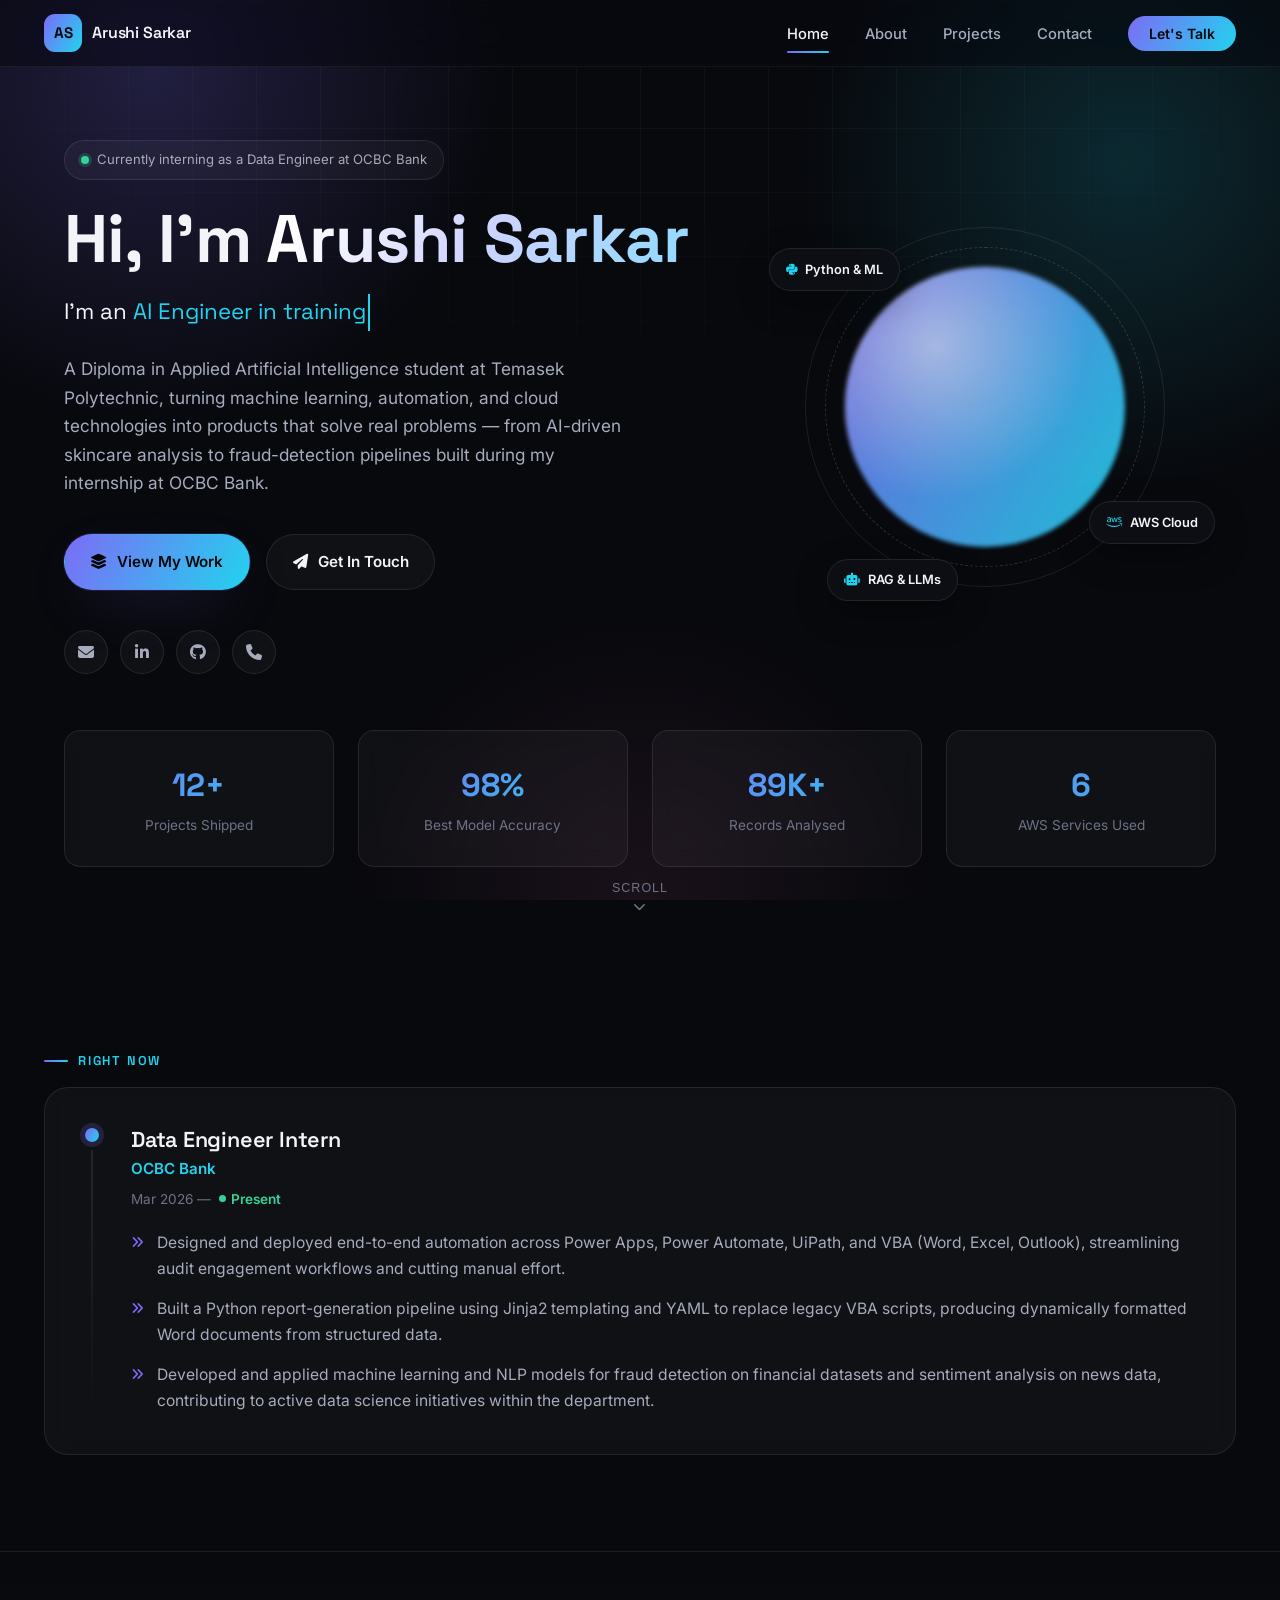
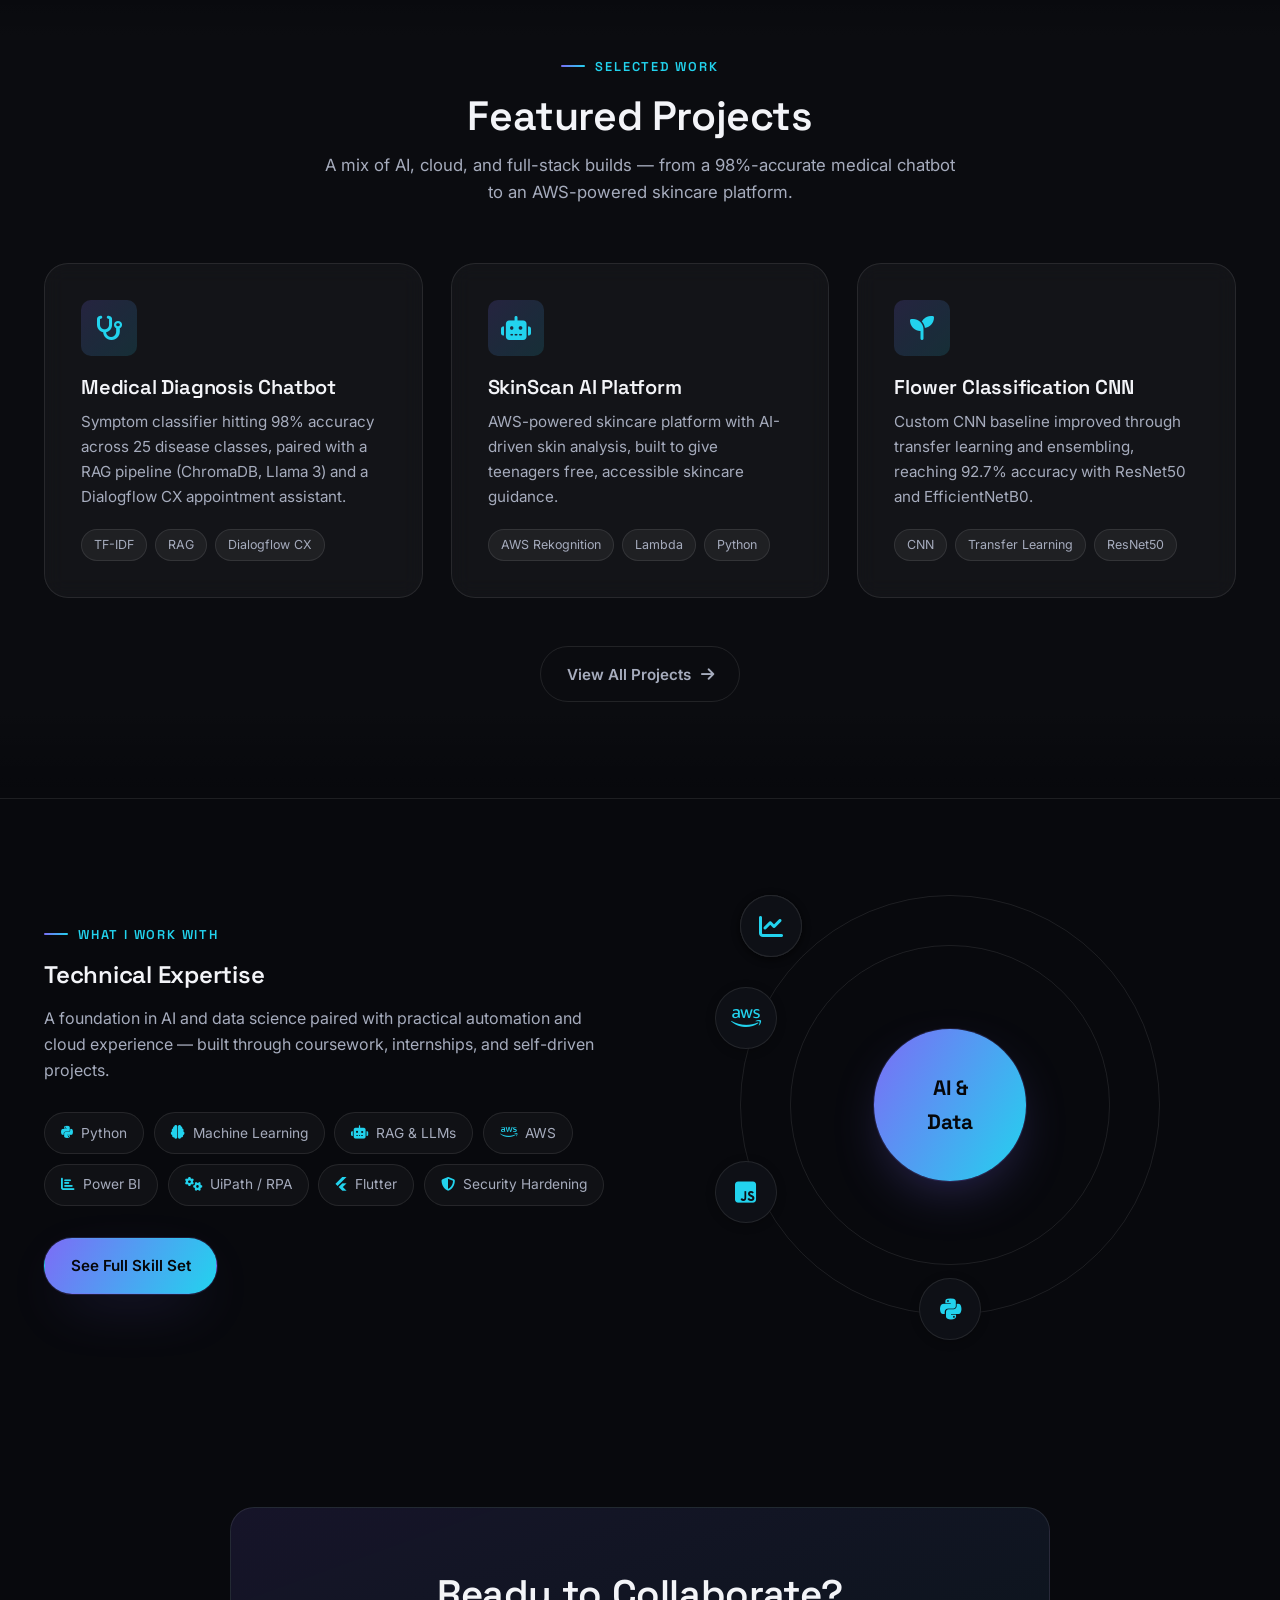
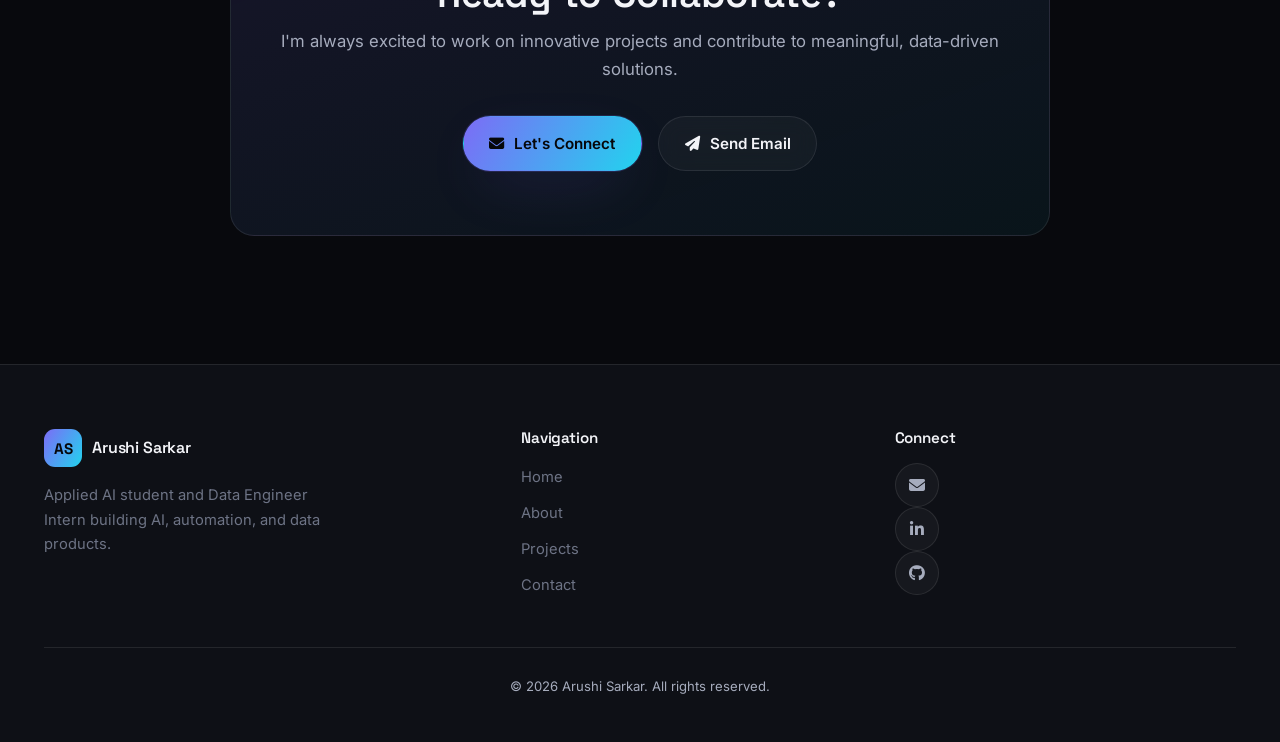
==== commit f2bc9e12: "Add portfolio website and README" ====
--- a/index.html
+++ b/index.html
@@ -1,255 +1,322 @@
-<!DOCTYPE html>
-<html lang="en">
-
-<head>
-    <meta charset="UTF-8">
-    <meta name="viewport" content="width=device-width, initial-scale=1.0">
-    <title>Arushi Sarkar - AI & Data Specialist</title>
-    <link rel="stylesheet" href="css/style.css">
-    <link href="https://cdnjs.cloudflare.com/ajax/libs/font-awesome/6.0.0/css/all.min.css" rel="stylesheet">
-</head>
-
-<body>
-    <!-- Navigation -->
-    <nav class="navbar">
-        <div class="nav-container">
-            <div class="nav-logo">
-                <span class="logo-text">AS</span>
-            </div>
-            <ul class="nav-menu">
-                <li><a href="index.html" class="nav-link active">Home</a></li>
-                <li><a href="about.html" class="nav-link">About</a></li>
-                <li><a href="projects.html" class="nav-link">Projects</a></li>
-                <li><a href="contact.html" class="nav-link">Contact</a></li>
-            </ul>
-            <div class="hamburger">
-                <span></span>
-                <span></span>
-                <span></span>
-            </div>
-        </div>
-    </nav>
-
-    <!-- Hero Section -->
-    <section class="hero">
-        <div class="hero-container">
-            <div class="hero-content">
-                <div class="hero-text">
-                    <h1 class="hero-title">
-                        Hi, I'm <span class="gradient-text">Arushi Sarkar</span>
-                    </h1>
-                    <p class="hero-subtitle">AI & Data Analytics Specialist | Full-Stack Developer</p>
-                    <p class="hero-description">
-                        Passionate about leveraging artificial intelligence and data science to solve real-world
-                        problems.
-                        Currently pursuing Applied AI at Temasek Polytechnic with hands-on experience in machine
-                        learning,
-                        web development, and cybersecurity.
-                    </p>
-                    <div class="hero-buttons">
-                        <a href="projects.html" class="btn btn-primary">
-                            <i class="fas fa-code"></i>
-                            View My Work
-                        </a>
-                        <a href="contact.html" class="btn btn-secondary">
-                            <i class="fas fa-paper-plane"></i>
-                            Get In Touch
-                        </a>
-                    </div>
-                </div>
-                <div class="hero-image">
-                    <div class="profile-circle">
-                        <span class="profile-initials">AS</span>
-                        <div class="orbit orbit-1"></div>
-                        <div class="orbit orbit-2"></div>
-                        <div class="orbit orbit-3"></div>
-                    </div>
-                </div>
-            </div>
-            <div class="scroll-indicator">
-                <span>Scroll Down</span>
-                <i class="fas fa-chevron-down"></i>
-            </div>
-        </div>
-    </section>
-
-
-
-    <!-- Featured Projects Preview -->
-    <section class="featured-projects">
-        <div class="container">
-            <h2 class="section-title">Featured Projects</h2>
-            <div class="projects-preview">
-                <div class="project-preview-card">
-                    <div class="project-icon">
-                        <i class="fas fa-robot"></i>
-                    </div>
-                    <h3>SkinScan AI Platform</h3>
-                    <p>AWS-powered skincare analysis platform with AI-driven skin type prediction and personalized
-                        recommendations.</p>
-                    <div class="project-tech">
-                        <span>AWS</span>
-                        <span>AI/ML</span>
-                        <span>Python</span>
-                    </div>
-                </div>
-                <div class="project-preview-card">
-                    <div class="project-icon">
-                        <i class="fas fa-leaf"></i>
-                    </div>
-                    <h3>SustainScore Mobile App</h3>
-                    <p>Flutter-based sustainability tracking app helping users reduce their environmental footprint with
-                        gamification.</p>
-                    <div class="project-tech">
-                        <span>Flutter</span>
-                        <span>Mobile Dev</span>
-                        <span>IoT</span>
-                    </div>
-                </div>
-                <div class="project-preview-card">
-                    <div class="project-icon">
-                        <i class="fas fa-plane"></i>
-                    </div>
-                    <h3>Flight Price Predictor</h3>
-                    <p>Machine learning model achieving 81% accuracy in predicting flight prices using Gradient Boosting
-                        algorithms.</p>
-                    <div class="project-tech">
-                        <span>Python</span>
-                        <span>ML</span>
-                        <span>Data Science</span>
-                    </div>
-                </div>
-            </div>
-            <div class="view-all-projects">
-                <a href="projects.html" class="btn btn-outline">
-                    View All Projects <i class="fas fa-arrow-right"></i>
-                </a>
-            </div>
-        </div>
-    </section>
-
-    <!-- Skills Overview -->
-    <section class="skills-overview">
-        <div class="container">
-            <div class="skills-content">
-                <div class="skills-text">
-                    <h2>Technical Expertise</h2>
-                    <p>
-                        With a strong foundation in artificial intelligence and data science, I specialize in creating
-                        innovative solutions that bridge the gap between complex technology and practical applications.
-                    </p>
-                    <div class="skills-categories">
-                        <div class="skill-category">
-                            <i class="fas fa-brain"></i>
-                            <span>AI & Machine Learning</span>
-                        </div>
-                        <div class="skill-category">
-                            <i class="fas fa-chart-bar"></i>
-                            <span>Data Analytics</span>
-                        </div>
-                        <div class="skill-category">
-                            <i class="fas fa-globe"></i>
-                            <span>Web Development</span>
-                        </div>
-                        <div class="skill-category">
-                            <i class="fas fa-shield-alt"></i>
-                            <span>Cybersecurity</span>
-                        </div>
-                    </div>
-                    <a href="about.html" class="btn btn-primary">
-                        Learn More About Me
-                    </a>
-                </div>
-                <div class="skills-visual">
-                    <div class="skill-circle">
-                        <div class="skill-item" data-skill="python">
-                            <i class="fab fa-python"></i>
-                        </div>
-                        <div class="skill-item" data-skill="js">
-                            <i class="fab fa-js-square"></i>
-                        </div>
-                        <div class="skill-item" data-skill="aws">
-                            <i class="fab fa-aws"></i>
-                        </div>
-                        <div class="skill-item" data-skill="react">
-                            <i class="fab fa-react"></i>
-                        </div>
-                        <div class="skill-item" data-skill="database">
-                            <i class="fas fa-database"></i>
-                        </div>
-                        <div class="skill-item" data-skill="ai">
-                            <i class="fas fa-robot"></i>
-                        </div>
-                    </div>
-                </div>
-            </div>
-        </div>
-    </section>
-
-    <!-- CTA Section -->
-    <section class="cta-section">
-        <div class="container">
-            <div class="cta-content">
-                <h2>Ready to Collaborate?</h2>
-                <p>I'm always excited to work on innovative projects and contribute to meaningful solutions.</p>
-                <div class="cta-buttons">
-                    <a href="contact.html" class="btn btn-primary">
-                        <i class="fas fa-envelope"></i>
-                        Let's Connect
-                    </a>
-                    <a href="mailto:arushisarkar73@gmail.com" class="btn btn-secondary">
-                        <i class="fas fa-paper-plane"></i>
-                        Send Email
-                    </a>
-                </div>
-            </div>
-        </div>
-    </section>
-
-    <!-- Footer -->
-    <footer class="footer">
-        <div class="container">
-            <div class="footer-content">
-                <div class="footer-left">
-                    <div class="footer-logo">
-                        <span class="logo-text">AS</span>
-                    </div>
-                    <p>Building the future with AI and innovation.</p>
-                </div>
-                <div class="footer-links">
-                    <div class="footer-section">
-                        <h4>Navigation</h4>
-                        <ul>
-                            <li><a href="index.html">Home</a></li>
-                            <li><a href="about.html">About</a></li>
-                            <li><a href="projects.html">Projects</a></li>
-                            <li><a href="contact.html">Contact</a></li>
-                        </ul>
-                    </div>
-                    <div class="footer-section">
-                        <h4>Connect</h4>
-                        <div class="social-links">
-                            <a href="mailto:arushisarkar73@gmail.com" class="social-link">
-                                <i class="fas fa-envelope"></i>
-                            </a>
-                            <a href="tel:+6589462583" class="social-link">
-                                <i class="fas fa-phone"></i>
-                            </a>
-                            <a href="https://www.linkedin.com/in/arushi-sarkar-972185305/" class="social-link"
-                                title="LinkedIn" target="_blank" rel="noopener noreferrer">
-                                <i class="fab fa-linkedin"></i>
-                            </a>
-                        </div>
-                    </div>
-                </div>
-            </div>
-            <div class="footer-bottom">
-                <p>&copy; 2024 Arushi Sarkar. All rights reserved.</p>
-            </div>
-        </div>
-    </footer>
-
-    <script src="js/script.js"></script>
-</body>
-
-</html>+<!DOCTYPE html>
+<html lang="en">
+
+<head>
+    <meta charset="UTF-8">
+    <meta name="viewport" content="width=device-width, initial-scale=1.0">
+    <title>Arushi Sarkar — AI Engineer &amp; Data Specialist</title>
+    <meta name="description" content="Arushi Sarkar — Applied AI student at Temasek Polytechnic and Data Engineer Intern at OCBC Bank, building AI, automation, and data-driven products.">
+    <link rel="icon" href="data:image/svg+xml,%3Csvg xmlns='http://www.w3.org/2000/svg' viewBox='0 0 100 100'%3E%3Cdefs%3E%3ClinearGradient id='g' x1='0' y1='0' x2='1' y2='1'%3E%3Cstop offset='0' stop-color='%237c6cf6'/%3E%3Cstop offset='1' stop-color='%2322d3ee'/%3E%3C/linearGradient%3E%3C/defs%3E%3Crect width='100' height='100' rx='24' fill='url(%23g)'/%3E%3Ctext x='50' y='67' font-family='Arial,sans-serif' font-weight='700' font-size='46' fill='%2306070a' text-anchor='middle'%3EAS%3C/text%3E%3C/svg%3E">
+    <link rel="preconnect" href="https://fonts.googleapis.com">
+    <link rel="preconnect" href="https://fonts.gstatic.com" crossorigin>
+    <link href="https://fonts.googleapis.com/css2?family=Inter:wght@400;500;600;700&family=Space+Grotesk:wght@500;600;700&display=swap" rel="stylesheet">
+    <link rel="stylesheet" href="css/style.css">
+    <link href="https://cdnjs.cloudflare.com/ajax/libs/font-awesome/6.5.1/css/all.min.css" rel="stylesheet">
+</head>
+
+<body>
+    <!-- Navigation -->
+    <nav class="navbar">
+        <div class="nav-container">
+            <a href="index.html" class="nav-logo">
+                <span class="logo-mark">AS</span>
+                <span class="logo-text">Arushi Sarkar</span>
+            </a>
+            <ul class="nav-menu">
+                <li><a href="index.html" class="nav-link active">Home</a></li>
+                <li><a href="about.html" class="nav-link">About</a></li>
+                <li><a href="projects.html" class="nav-link">Projects</a></li>
+                <li><a href="contact.html" class="nav-link">Contact</a></li>
+                <li><a href="contact.html" class="nav-cta">Let's Talk</a></li>
+            </ul>
+            <div class="hamburger">
+                <span></span>
+                <span></span>
+                <span></span>
+            </div>
+        </div>
+    </nav>
+
+    <!-- Hero Section -->
+    <section class="hero">
+        <div class="container">
+            <div class="hero-grid">
+                <div class="hero-text">
+                    <div class="hero-badge">
+                        <span class="dot"></span>
+                        Currently interning as a Data Engineer at OCBC Bank
+                    </div>
+                    <h1 class="hero-title">
+                        Hi, I'm <span class="gradient-text">Arushi Sarkar</span>
+                    </h1>
+                    <p class="hero-role">I'm an <span class="role-cycle"></span><span class="cursor">&nbsp;</span></p>
+                    <p class="hero-description">
+                        A Diploma in Applied Artificial Intelligence student at Temasek Polytechnic, turning machine
+                        learning, automation, and cloud technologies into products that solve real problems —
+                        from AI-driven skincare analysis to fraud-detection pipelines built during my internship at
+                        OCBC Bank.
+                    </p>
+                    <div class="hero-buttons">
+                        <a href="projects.html" class="btn btn-primary">
+                            <i class="fas fa-layer-group"></i>
+                            View My Work
+                        </a>
+                        <a href="contact.html" class="btn btn-secondary">
+                            <i class="fas fa-paper-plane"></i>
+                            Get In Touch
+                        </a>
+                    </div>
+                    <div class="hero-socials">
+                        <a href="mailto:arushisarkar73@gmail.com" class="social-link" title="Email" aria-label="Email">
+                            <i class="fas fa-envelope"></i>
+                        </a>
+                        <a href="https://www.linkedin.com/in/arushi-sarkar-972185305/" class="social-link"
+                            title="LinkedIn" target="_blank" rel="noopener noreferrer" aria-label="LinkedIn">
+                            <i class="fab fa-linkedin-in"></i>
+                        </a>
+                        <a href="https://github.com/Arushi-Sarkar" class="social-link" title="GitHub" target="_blank"
+                            rel="noopener noreferrer" aria-label="GitHub">
+                            <i class="fab fa-github"></i>
+                        </a>
+                        <a href="tel:+6589462583" class="social-link" title="Phone" aria-label="Phone">
+                            <i class="fas fa-phone"></i>
+                        </a>
+                    </div>
+                </div>
+                <div class="hero-visual">
+                    <div class="hero-orb-wrap">
+                        <div class="hero-ring"></div>
+                        <div class="hero-ring-2"></div>
+                        <div class="hero-orb"></div>
+                        <div class="hero-chip chip-1"><i class="fab fa-python"></i> Python &amp; ML</div>
+                        <div class="hero-chip chip-2"><i class="fab fa-aws"></i> AWS Cloud</div>
+                        <div class="hero-chip chip-3"><i class="fas fa-robot"></i> RAG &amp; LLMs</div>
+                    </div>
+                </div>
+            </div>
+            <div class="stats-row" data-reveal>
+                <div class="stat-card">
+                    <span class="stat-value">12+</span>
+                    <span class="stat-label">Projects Shipped</span>
+                </div>
+                <div class="stat-card">
+                    <span class="stat-value">98%</span>
+                    <span class="stat-label">Best Model Accuracy</span>
+                </div>
+                <div class="stat-card">
+                    <span class="stat-value">89K+</span>
+                    <span class="stat-label">Records Analysed</span>
+                </div>
+                <div class="stat-card">
+                    <span class="stat-value">6</span>
+                    <span class="stat-label">AWS Services Used</span>
+                </div>
+            </div>
+            <button class="scroll-indicator" aria-label="Scroll down">
+                <span>Scroll</span>
+                <i class="fas fa-chevron-down"></i>
+            </button>
+        </div>
+    </section>
+
+    <!-- Current Role -->
+    <section class="experience-preview">
+        <div class="container">
+            <div class="eyebrow" data-reveal>Right Now</div>
+            <div class="card experience-card" data-reveal>
+                <div class="experience-mark">
+                    <div class="experience-dot"></div>
+                    <div class="experience-line"></div>
+                </div>
+                <div>
+                    <h3 class="experience-role">Data Engineer Intern</h3>
+                    <div class="experience-org">OCBC Bank</div>
+                    <div class="experience-dates">
+                        Mar 2026 — <span class="live-tag"><span class="dot"></span>Present</span>
+                    </div>
+                    <ul class="experience-list">
+                        <li>Designed and deployed end-to-end automation across Power Apps, Power Automate, UiPath,
+                            and VBA (Word, Excel, Outlook), streamlining audit engagement workflows and cutting
+                            manual effort.</li>
+                        <li>Built a Python report-generation pipeline using Jinja2 templating and YAML to replace
+                            legacy VBA scripts, producing dynamically formatted Word documents from structured
+                            data.</li>
+                        <li>Developed and applied machine learning and NLP models for fraud detection on financial
+                            datasets and sentiment analysis on news data, contributing to active data science
+                            initiatives within the department.</li>
+                    </ul>
+                </div>
+            </div>
+        </div>
+    </section>
+
+    <!-- Featured Projects Preview -->
+    <section class="featured-projects section-alt">
+        <div class="container">
+            <div class="section-heading" data-reveal>
+                <div class="eyebrow">Selected Work</div>
+                <h2>Featured Projects</h2>
+                <p>A mix of AI, cloud, and full-stack builds — from a 98%-accurate medical chatbot to an AWS-powered
+                    skincare platform.</p>
+            </div>
+            <div class="projects-preview">
+                <div class="project-preview-card card" data-reveal>
+                    <div class="project-icon">
+                        <i class="fas fa-stethoscope"></i>
+                    </div>
+                    <h3>Medical Diagnosis Chatbot</h3>
+                    <p>Symptom classifier hitting 98% accuracy across 25 disease classes, paired with a RAG pipeline
+                        (ChromaDB, Llama 3) and a Dialogflow CX appointment assistant.</p>
+                    <div class="project-tech">
+                        <span>TF-IDF</span>
+                        <span>RAG</span>
+                        <span>Dialogflow CX</span>
+                    </div>
+                </div>
+                <div class="project-preview-card card" data-reveal>
+                    <div class="project-icon">
+                        <i class="fas fa-robot"></i>
+                    </div>
+                    <h3>SkinScan AI Platform</h3>
+                    <p>AWS-powered skincare platform with AI-driven skin analysis, built to give teenagers free,
+                        accessible skincare guidance.</p>
+                    <div class="project-tech">
+                        <span>AWS Rekognition</span>
+                        <span>Lambda</span>
+                        <span>Python</span>
+                    </div>
+                </div>
+                <div class="project-preview-card card" data-reveal>
+                    <div class="project-icon">
+                        <i class="fas fa-seedling"></i>
+                    </div>
+                    <h3>Flower Classification CNN</h3>
+                    <p>Custom CNN baseline improved through transfer learning and ensembling, reaching 92.7% accuracy
+                        with ResNet50 and EfficientNetB0.</p>
+                    <div class="project-tech">
+                        <span>CNN</span>
+                        <span>Transfer Learning</span>
+                        <span>ResNet50</span>
+                    </div>
+                </div>
+            </div>
+            <div class="view-all-projects" data-reveal>
+                <a href="projects.html" class="btn btn-outline">
+                    View All Projects <i class="fas fa-arrow-right"></i>
+                </a>
+            </div>
+        </div>
+    </section>
+
+    <!-- Skills Overview -->
+    <section class="skills-overview">
+        <div class="container">
+            <div class="skills-overview-grid">
+                <div class="skills-text" data-reveal>
+                    <div class="eyebrow">What I Work With</div>
+                    <h2>Technical Expertise</h2>
+                    <p>
+                        A foundation in AI and data science paired with practical automation and cloud experience —
+                        built through coursework, internships, and self-driven projects.
+                    </p>
+                    <div class="skill-pill-group">
+                        <span class="skill-pill"><i class="fab fa-python"></i> Python</span>
+                        <span class="skill-pill"><i class="fas fa-brain"></i> Machine Learning</span>
+                        <span class="skill-pill"><i class="fas fa-robot"></i> RAG &amp; LLMs</span>
+                        <span class="skill-pill"><i class="fab fa-aws"></i> AWS</span>
+                        <span class="skill-pill"><i class="fas fa-chart-bar"></i> Power BI</span>
+                        <span class="skill-pill"><i class="fas fa-cogs"></i> UiPath / RPA</span>
+                        <span class="skill-pill"><i class="fab fa-flutter"></i> Flutter</span>
+                        <span class="skill-pill"><i class="fas fa-shield-alt"></i> Security Hardening</span>
+                    </div>
+                    <a href="about.html" class="btn btn-primary" style="margin-top: 2rem;">
+                        See Full Skill Set
+                    </a>
+                </div>
+                <div class="skills-visual" data-reveal>
+                    <div class="orbit-panel">
+                        <div class="orbit-track"></div>
+                        <div class="orbit-track track-2"></div>
+                        <div class="orbit-core">AI &amp;<br>Data</div>
+                        <div class="orbit-item"><i class="fab fa-python"></i></div>
+                        <div class="orbit-item"><i class="fab fa-js-square"></i></div>
+                        <div class="orbit-item"><i class="fab fa-aws"></i></div>
+                        <div class="orbit-item"><i class="fas fa-database"></i></div>
+                        <div class="orbit-item"><i class="fas fa-robot"></i></div>
+                        <div class="orbit-item"><i class="fas fa-chart-line"></i></div>
+                    </div>
+                </div>
+            </div>
+        </div>
+    </section>
+
+    <!-- CTA Section -->
+    <section class="cta-section">
+        <div class="container">
+            <div class="cta-panel" data-reveal>
+                <h2>Ready to Collaborate?</h2>
+                <p>I'm always excited to work on innovative projects and contribute to meaningful, data-driven
+                    solutions.</p>
+                <div class="cta-buttons">
+                    <a href="contact.html" class="btn btn-primary">
+                        <i class="fas fa-envelope"></i>
+                        Let's Connect
+                    </a>
+                    <a href="mailto:arushisarkar73@gmail.com" class="btn btn-secondary">
+                        <i class="fas fa-paper-plane"></i>
+                        Send Email
+                    </a>
+                </div>
+            </div>
+        </div>
+    </section>
+
+    <!-- Footer -->
+    <footer class="footer">
+        <div class="container">
+            <div class="footer-content">
+                <div class="footer-left">
+                    <a href="index.html" class="nav-logo">
+                        <span class="logo-mark">AS</span>
+                        <span class="logo-text">Arushi Sarkar</span>
+                    </a>
+                    <p>Applied AI student and Data Engineer Intern building AI, automation, and data products.</p>
+                </div>
+                <div class="footer-links">
+                    <div class="footer-section">
+                        <h4>Navigation</h4>
+                        <ul>
+                            <li><a href="index.html">Home</a></li>
+                            <li><a href="about.html">About</a></li>
+                            <li><a href="projects.html">Projects</a></li>
+                            <li><a href="contact.html">Contact</a></li>
+                        </ul>
+                    </div>
+                    <div class="footer-section">
+                        <h4>Connect</h4>
+                        <div class="social-links">
+                            <a href="mailto:arushisarkar73@gmail.com" class="social-link" title="Email" aria-label="Email">
+                                <i class="fas fa-envelope"></i>
+                            </a>
+                            <a href="https://www.linkedin.com/in/arushi-sarkar-972185305/" class="social-link"
+                                title="LinkedIn" target="_blank" rel="noopener noreferrer" aria-label="LinkedIn">
+                                <i class="fab fa-linkedin-in"></i>
+                            </a>
+                            <a href="https://github.com/Arushi-Sarkar" class="social-link" title="GitHub"
+                                target="_blank" rel="noopener noreferrer" aria-label="GitHub">
+                                <i class="fab fa-github"></i>
+                            </a>
+                        </div>
+                    </div>
+                </div>
+            </div>
+            <div class="footer-bottom">
+                <p>&copy; 2026 Arushi Sarkar. All rights reserved.</p>
+            </div>
+        </div>
+    </footer>
+
+    <script src="js/script.js"></script>
+</body>
+
+</html>
--- a/css/style.css
+++ b/css/style.css
@@ -1,2315 +1,784 @@
-/* Reset and Base Styles */
-* {
-    margin: 0;
-    padding: 0;
-    box-sizing: border-box;
-}
-
-:root {
-    --primary-color: #667eea;
-    --secondary-color: #764ba2;
-    --accent-color: #4ecdc4;
-    --text-dark: #2d3748;
-    --text-light: #718096;
-    --bg-light: #f7fafc;
-    --bg-white: #ffffff;
-    --gradient-primary: linear-gradient(135deg, #667eea 0%, #764ba2 100%);
-    --gradient-secondary: linear-gradient(135deg, #4ecdc4 0%, #44a08d 100%);
-    --gradient-accent: linear-gradient(135deg, #f093fb 0%, #f5576c 100%);
-    --shadow-sm: 0 4px 6px rgba(0, 0, 0, 0.1);
-    --shadow-md: 0 10px 25px rgba(0, 0, 0, 0.1);
-    --shadow-lg: 0 20px 40px rgba(0, 0, 0, 0.1);
-    --border-radius: 15px;
-    --transition: all 0.3s ease;
-}
-
-body {
-    font-family: 'Inter', 'Segoe UI', Tahoma, Geneva, Verdana, sans-serif;
-    line-height: 1.6;
-    color: var(--text-dark);
-    background-color: var(--bg-light);
-    overflow-x: hidden;
-}
-
-.container {
-    max-width: 1200px;
-    margin: 0 auto;
-    padding: 0 20px;
-}
-
-/* Typography */
-h1,
-h2,
-h3,
-h4,
-h5,
-h6 {
-    font-weight: 600;
-    line-height: 1.2;
-    margin-bottom: 1rem;
-}
-
-.gradient-text {
-    background: linear-gradient(135deg, #ffffff 0%, #f0f8ff 50%, #ffffff 100%);
-    -webkit-background-clip: text;
-    -webkit-text-fill-color: transparent;
-    background-clip: text;
-    text-shadow: 0 0 20px rgba(255, 255, 255, 0.3);
-}
-
-/* Buttons */
-.btn {
-    display: inline-flex;
-    align-items: center;
-    gap: 8px;
-    padding: 12px 24px;
-    border: none;
-    border-radius: 50px;
-    font-size: 1rem;
-    font-weight: 500;
-    text-decoration: none;
-    cursor: pointer;
-    transition: var(--transition);
-    text-align: center;
-    white-space: nowrap;
-}
-
-.btn-primary {
-    background: var(--gradient-primary);
-    color: white;
-    box-shadow: var(--shadow-sm);
-}
-
-.btn-primary:hover {
-    transform: translateY(-2px);
-    box-shadow: var(--shadow-md);
-}
-
-.btn-secondary {
-    background: rgba(78, 23, 207, 0.726);
-    color: white;
-    border: 2px solid var(--primary-color);
-}
-
-.btn-secondary:hover {
-    background: var(--primary-color);
-    color: white;
-    transform: translateY(-2px);
-}
-
-.btn-outline {
-    background: transparent;
-    color: var(--text-dark);
-    border: 2px solid #e2e8f0;
-}
-
-.btn-outline:hover {
-    background: var(--primary-color);
-    color: white;
-    border-color: var(--primary-color);
-}
-
-.btn-sm {
-    padding: 8px 16px;
-    font-size: 0.875rem;
-}
-
-.btn-full {
-    width: 100%;
-    justify-content: center;
-}
-
-/* Navigation */
-.navbar {
-    position: fixed;
-    top: 0;
-    left: 0;
-    right: 0;
-    background: rgba(255, 255, 255, 0.95);
-    backdrop-filter: blur(10px);
-    z-index: 1000;
-    padding: 1rem 0;
-    box-shadow: var(--shadow-sm);
-}
-
-.nav-container {
-    display: flex;
-    justify-content: space-between;
-    align-items: center;
-    max-width: 1200px;
-    margin: 0 auto;
-    padding: 0 20px;
-}
-
-.nav-logo .logo-text {
-    font-size: 1.5rem;
-    font-weight: bold;
-    background: var(--gradient-primary);
-    -webkit-background-clip: text;
-    -webkit-text-fill-color: transparent;
-    background-clip: text;
-}
-
-.nav-menu {
-    display: flex;
-    list-style: none;
-    gap: 2rem;
-}
-
-.nav-link {
-    text-decoration: none;
-    color: var(--text-dark);
-    font-weight: 500;
-    position: relative;
-    transition: var(--transition);
-}
-
-.nav-link:hover,
-.nav-link.active {
-    color: var(--primary-color);
-}
-
-.nav-link.active::after {
-    content: '';
-    position: absolute;
-    bottom: -5px;
-    left: 0;
-    right: 0;
-    height: 2px;
-    background: var(--gradient-primary);
-    border-radius: 1px;
-}
-
-.hamburger {
-    display: none;
-    flex-direction: column;
-    cursor: pointer;
-    gap: 4px;
-}
-
-.hamburger span {
-    width: 25px;
-    height: 3px;
-    background: var(--text-dark);
-    transition: var(--transition);
-}
-
-/* Hero Section */
-.hero {
-    min-height: 100vh;
-    background: var(--gradient-primary);
-    color: white;
-    display: flex;
-    align-items: center;
-    position: relative;
-    overflow: hidden;
-}
-
-.hero::before {
-    content: '';
-    position: absolute;
-    top: 0;
-    left: 0;
-    right: 0;
-    bottom: 0;
-    background: url('data:image/svg+xml,<svg xmlns="http://www.w3.org/2000/svg" viewBox="0 0 1000 1000"><defs><radialGradient id="a" cx="50%" cy="50%" r="50%"><stop offset="0%" style="stop-color:rgba(255,255,255,0.1)"/><stop offset="100%" style="stop-color:rgba(255,255,255,0)"/></radialGradient></defs><circle cx="200" cy="200" r="100" fill="url(%23a)"/><circle cx="800" cy="300" r="150" fill="url(%23a)"/><circle cx="300" cy="700" r="80" fill="url(%23a)"/></svg>');
-    animation: float 20s ease-in-out infinite;
-}
-
-.hero-container {
-    position: relative;
-    z-index: 2;
-}
-
-.hero-content {
-    display: grid;
-    grid-template-columns: 1fr 1fr;
-    gap: 4rem;
-    align-items: center;
-    margin: 3rem;
-
-}
-
-.hero-title {
-    font-size: 3.5rem;
-    font-weight: 700;
-    line-height: 1.1;
-    margin-bottom: 1rem;
-}
-
-.hero-subtitle {
-    font-size: 1.25rem;
-    margin-bottom: 1.5rem;
-    opacity: 0.9;
-}
-
-.hero-description {
-    font-size: 1.1rem;
-    line-height: 1.7;
-    margin-bottom: 2rem;
-    opacity: 0.8;
-}
-
-.hero-buttons {
-    display: flex;
-    gap: 1rem;
-    flex-wrap: wrap;
-}
-
-.profile-circle {
-    position: relative;
-    width: 300px;
-    height: 300px;
-    margin: 0 auto;
-}
-
-.profile-initials {
-    position: absolute;
-    top: 50%;
-    left: 50%;
-    transform: translate(-50%, -50%);
-    font-size: 4rem;
-    font-weight: bold;
-    background: rgba(255, 255, 255, 0.2);
-    border-radius: 50%;
-    width: 120px;
-    height: 120px;
-    display: flex;
-    align-items: center;
-    justify-content: center;
-    backdrop-filter: blur(10px);
-}
-
-.orbit {
-    position: absolute;
-    border: 2px solid rgba(255, 255, 255, 0.2);
-    border-radius: 50%;
-    animation: rotate 20s linear infinite;
-}
-
-.orbit-1 {
-    width: 200px;
-    height: 200px;
-    top: 50px;
-    left: 50px;
-}
-
-.orbit-2 {
-    width: 250px;
-    height: 250px;
-    top: 25px;
-    left: 25px;
-    animation-direction: reverse;
-    animation-duration: 30s;
-}
-
-.orbit-3 {
-    width: 300px;
-    height: 300px;
-    top: 0;
-    left: 0;
-    animation-duration: 40s;
-}
-
-@keyframes rotate {
-    from {
-        transform: rotate(0deg);
-    }
-
-    to {
-        transform: rotate(360deg);
-    }
-}
-
-.scroll-indicator {
-    position: absolute;
-    bottom: 2rem;
-    left: 50%;
-    transform: translateX(-50%);
-    text-align: center;
-    animation: bounce 2s infinite;
-}
-
-@keyframes bounce {
-
-    0%,
-    20%,
-    50%,
-    80%,
-    100% {
-        transform: translateX(-50%) translateY(0);
-    }
-
-    40% {
-        transform: translateX(-50%) translateY(-10px);
-    }
-
-    60% {
-        transform: translateX(-50%) translateY(-5px);
-    }
-}
-
-/* Page Header */
-.page-header {
-    background: var(--gradient-primary);
-    color: white;
-    text-align: center;
-    padding: 120px 0 80px;
-    margin-bottom: 4rem;
-}
-
-.page-title {
-    font-size: 3rem;
-    margin-bottom: 1rem;
-}
-
-.page-subtitle {
-    font-size: 1.2rem;
-    opacity: 0.9;
-}
-
-
-/* Featured Projects */
-.featured-projects {
-    padding: 4rem 0;
-}
-
-.section-title {
-    text-align: center;
-    font-size: 2.5rem;
-    margin-bottom: 3rem;
-    color: var(--text-dark);
-    position: relative;
-}
-
-.section-title::after {
-    content: '';
-    position: absolute;
-    bottom: -10px;
-    left: 50%;
-    transform: translateX(-50%);
-    width: 80px;
-    height: 4px;
-    background: var(--gradient-primary);
-    border-radius: 2px;
-}
-
-.projects-preview {
-    display: grid;
-    grid-template-columns: repeat(auto-fit, minmax(350px, 1fr));
-    gap: 2rem;
-    margin-bottom: 3rem;
-}
-
-.project-preview-card {
-    background: white;
-    padding: 2rem;
-    border-radius: var(--border-radius);
-    box-shadow: var(--shadow-md);
-    transition: var(--transition);
-    text-align: center;
-}
-
-.project-preview-card:hover {
-    transform: translateY(-10px);
-    box-shadow: var(--shadow-lg);
-}
-
-.project-icon {
-    font-size: 3rem;
-    color: var(--primary-color);
-    margin-bottom: 1rem;
-}
-
-.project-preview-card h3 {
-    font-size: 1.5rem;
-    margin-bottom: 1rem;
-    color: var(--text-dark);
-}
-
-.project-preview-card p {
-    color: var(--text-light);
-    margin-bottom: 1.5rem;
-    line-height: 1.6;
-}
-
-.project-tech {
-    display: flex;
-    gap: 0.5rem;
-    justify-content: center;
-    flex-wrap: wrap;
-}
-
-.project-tech span {
-    background: var(--gradient-primary);
-    color: white;
-    padding: 0.25rem 0.75rem;
-    border-radius: 20px;
-    font-size: 0.875rem;
-}
-
-.view-all-projects {
-    text-align: center;
-}
-
-/* Skills Overview */
-.skills-overview {
-    padding: 4rem 0;
-    background: white;
-}
-
-.skills-content {
-    display: grid;
-    grid-template-columns: 1fr 1fr;
-    gap: 4rem;
-    align-items: center;
-}
-
-.skills-text h2 {
-    font-size: 2.5rem;
-    margin-bottom: 1.5rem;
-    color: var(--text-dark);
-}
-
-.skills-text p {
-    font-size: 1.1rem;
-    color: var(--text-light);
-    margin-bottom: 2rem;
-    line-height: 1.7;
-}
-
-.skills-categories {
-    display: grid;
-    grid-template-columns: 1fr 1fr;
-    gap: 1rem;
-    margin-bottom: 2rem;
-}
-
-.skill-category {
-    display: flex;
-    align-items: center;
-    gap: 0.75rem;
-    padding: 1rem;
-    background: var(--bg-light);
-    border-radius: var(--border-radius);
-    transition: var(--transition);
-}
-
-.skill-category:hover {
-    background: var(--gradient-primary);
-    color: white;
-}
-
-.skill-category i {
-    font-size: 1.5rem;
-    color: var(--primary-color);
-}
-
-.skill-category:hover i {
-    color: white;
-}
-
-.skills-visual {
-    position: relative;
-}
-
-.skill-circle {
-    position: relative;
-    width: 400px;
-    height: 400px;
-    margin: 0 auto;
-    border: 2px solid #e2e8f0;
-    border-radius: 50%;
-    display: flex;
-    align-items: center;
-    justify-content: center;
-}
-
-.skill-item {
-    position: absolute;
-    width: 80px;
-    height: 80px;
-    background: white;
-    border: 2px solid var(--primary-color);
-    border-radius: 50%;
-    display: flex;
-    align-items: center;
-    justify-content: center;
-    font-size: 2rem;
-    color: var(--primary-color);
-    animation: float 6s ease-in-out infinite;
-}
-
-.skill-item:nth-child(1) {
-    top: 0;
-    left: 50%;
-    transform: translateX(-50%);
-    animation-delay: 0s;
-}
-
-.skill-item:nth-child(2) {
-    top: 25%;
-    right: 0;
-    animation-delay: 1s;
-}
-
-.skill-item:nth-child(3) {
-    bottom: 25%;
-    right: 0;
-    animation-delay: 2s;
-}
-
-.skill-item:nth-child(4) {
-    bottom: 0;
-    left: 50%;
-    transform: translateX(-50%);
-    animation-delay: 3s;
-}
-
-.skill-item:nth-child(5) {
-    bottom: 25%;
-    left: 0;
-    animation-delay: 4s;
-}
-
-.skill-item:nth-child(6) {
-    top: 25%;
-    left: 0;
-    animation-delay: 5s;
-}
-
-@keyframes float {
-
-    0%,
-    100% {
-        transform: translateY(0) translateX(-50%);
-    }
-
-    50% {
-        transform: translateY(-10px) translateX(-50%);
-    }
-}
-
-.skill-item:not(:nth-child(1)):not(:nth-child(4)) {
-    animation-name: floatSimple;
-}
-
-@keyframes floatSimple {
-
-    0%,
-    100% {
-        transform: translateY(0);
-    }
-
-    50% {
-        transform: translateY(-10px);
-    }
-}
-
-/* CTA Section */
-.cta-section {
-    padding: 4rem 0;
-    background: var(--gradient-primary);
-    color: white;
-    text-align: center;
-}
-
-.cta-content h2 {
-    font-size: 2.5rem;
-    margin-bottom: 1rem;
-}
-
-.cta-content p {
-    font-size: 1.2rem;
-    margin-bottom: 2rem;
-    opacity: 0.9;
-}
-
-.cta-buttons {
-    display: flex;
-    gap: 1rem;
-    justify-content: center;
-    flex-wrap: wrap;
-}
-
-/* About Page Styles */
-.about-content {
-    padding: 4rem 0;
-}
-
-.about-grid {
-    display: grid;
-    grid-template-columns: 2fr 1fr;
-    gap: 4rem;
-    align-items: start;
-}
-
-.about-text h2 {
-    font-size: 2.5rem;
-    margin-bottom: 1.5rem;
-    color: var(--text-dark);
-}
-
-.about-text p {
-    font-size: 1.1rem;
-    color: var(--text-light);
-    margin-bottom: 1.5rem;
-    line-height: 1.7;
-}
-
-.profile-card {
-    background: white;
-    padding: 2rem;
-    border-radius: var(--border-radius);
-    box-shadow: var(--shadow-lg);
-    text-align: center;
-    position: sticky;
-    top: 120px;
-}
-
-.profile-circle-large {
-    width: 120px;
-    height: 120px;
-    background: var(--gradient-primary);
-    border-radius: 50%;
-    display: flex;
-    align-items: center;
-    justify-content: center;
-    margin: 0 auto 1rem;
-}
-
-.profile-initials-large {
-    font-size: 2.5rem;
-    font-weight: bold;
-    color: white;
-}
-
-.profile-info h3 {
-    font-size: 1.5rem;
-    margin-bottom: 0.5rem;
-    color: var(--text-dark);
-}
-
-.profile-info>p {
-    color: var(--text-light);
-    margin-bottom: 1.5rem;
-}
-
-.profile-stats {
-    display: grid;
-    grid-template-columns: 1fr 1fr;
-    gap: 1rem;
-}
-
-.stat {
-    text-align: center;
-}
-
-.stat-value {
-    display: block;
-    font-size: 1.25rem;
-    font-weight: bold;
-    color: var(--primary-color);
-}
-
-.stat-label {
-    font-size: 0.875rem;
-    color: var(--text-light);
-}
-
-/* Education Timeline */
-.education-section {
-    padding: 4rem 0;
-    background: white;
-}
-
-.timeline-item {
-    position: relative;
-    padding-left: 3rem;
-    margin-bottom: 2rem;
-}
-
-.timeline-marker {
-    position: absolute;
-    left: 0;
-    top: 0;
-    width: 20px;
-    height: 20px;
-    background: var(--gradient-primary);
-    border-radius: 50%;
-    border: 4px solid white;
-    box-shadow: var(--shadow-sm);
-}
-
-.timeline-item::before {
-    content: '';
-    position: absolute;
-    left: 9px;
-    top: 24px;
-    bottom: -2rem;
-    width: 2px;
-    background: #e2e8f0;
-}
-
-.education-timeline {
-    position: relative;
-}
-
-.education-timeline::before {
-    content: '';
-    position: absolute;
-    left: 9px;
-    top: 20px;
-    bottom: 2rem;
-    width: 2px;
-    background: #e2e8f0;
-}
-
-.timeline-item:last-child::before {
-    display: none;
-}
-
-.timeline-content {
-    background: white;
-    padding: 2rem;
-    border-radius: var(--border-radius);
-    box-shadow: var(--shadow-md);
-    border-left: 4px solid var(--primary-color);
-}
-
-.timeline-date {
-    color: var(--primary-color);
-    font-weight: 600;
-    margin-bottom: 0.5rem;
-}
-
-.timeline-content h3 {
-    font-size: 1.5rem;
-    margin-bottom: 0.5rem;
-    color: var(--text-dark);
-}
-
-.institution {
-    color: var(--text-light);
-    font-weight: 500;
-    margin-bottom: 1rem;
-}
-
-.description {
-    color: var(--text-light);
-    line-height: 1.6;
-    margin-bottom: 1rem;
-}
-
-.coursework {
-    display: flex;
-    flex-wrap: wrap;
-    gap: 0.5rem;
-}
-
-.course-tag {
-    background: var(--bg-light);
-    color: var(--text-dark);
-    padding: 0.25rem 0.75rem;
-    border-radius: 20px;
-    font-size: 0.875rem;
-    border: 1px solid #e2e8f0;
-}
-
-/* Technical Skills */
-.technical-skills {
-    padding: 5rem 0;
-    background: var(--bg-light);
-    position: relative;
-}
-
-.technical-skills::before {
-    content: '';
-    position: absolute;
-    top: 0;
-    left: 0;
-    right: 0;
-    height: 1px;
-    background: linear-gradient(90deg, transparent, var(--primary-color), transparent);
-}
-
-.skills-grid {
-    display: grid;
-    grid-template-columns: repeat(auto-fit, minmax(320px, 1fr));
-    gap: 2rem;
-    margin-top: 3rem;
-}
-
-.skill-category-card {
-    background: white;
-    padding: 2.5rem;
-    border-radius: 16px;
-    box-shadow: 0 4px 20px rgba(0, 0, 0, 0.08);
-    border: 1px solid rgba(255, 255, 255, 0.2);
-    transition: all 0.3s cubic-bezier(0.4, 0, 0.2, 1);
-    position: relative;
-    overflow: hidden;
-}
-
-.skill-category-card::before {
-    content: '';
-    position: absolute;
-    top: 0;
-    left: 0;
-    right: 0;
-    height: 4px;
-    background: var(--gradient-primary);
-}
-
-.skill-category-card:hover {
-    transform: translateY(-8px);
-    box-shadow: 0 12px 40px rgba(0, 0, 0, 0.15);
-    border-color: var(--primary-color);
-}
-
-.skill-category-card .skill-icon {
-    font-size: 3rem;
-    color: var(--primary-color);
-    margin-bottom: 1.5rem;
-    text-align: center;
-    padding: 1rem;
-    background: linear-gradient(135deg, var(--primary-color)10, var(--primary-color)20);
-    border-radius: 12px;
-    width: fit-content;
-    margin-left: auto;
-    margin-right: auto;
-}
-
-.skill-category-card h3 {
-    font-size: 1.4rem;
-    margin-bottom: 2rem;
-    color: var(--text-dark);
-    text-align: center;
-    font-weight: 600;
-}
-
-.skill-items {
-    display: flex;
-    flex-direction: column;
-    gap: 1.5rem;
-}
-
-.skill-item-detailed {
-    display: flex;
-    align-items: center;
-    padding: 0.75rem 1rem;
-    margin-bottom: 0.5rem;
-    background: #f8fafc;
-    border-radius: 8px;
-    border-left: 3px solid var(--primary-color);
-    transition: all 0.2s ease;
-}
-
-.skill-item-detailed:hover {
-    background: #f1f5f9;
-    transform: translateX(4px);
-}
-
-.skill-item-detailed:last-child {
-    margin-bottom: 0;
-}
-
-.skill-name {
-    font-weight: 500;
-    color: var(--text-dark);
-    font-size: 0.95rem;
-}
-
-/* Responsive Design */
-@media (max-width: 768px) {
-    .skills-grid {
-        grid-template-columns: 1fr;
-        gap: 1.5rem;
-    }
-    
-    .skill-category-card {
-        padding: 2rem;
-    }
-    
-    .skill-category-card .skill-icon {
-        font-size: 2.5rem;
-    }
-}
-
-/* Soft Skills & Interests */
-.soft-skills-interests {
-    padding: 4rem 0;
-    background: white;
-}
-
-.soft-skills-grid {
-    display: grid;
-    grid-template-columns: 1fr 1fr;
-    gap: 2rem;
-}
-
-.soft-skills-card,
-.interests-card {
-    background: white;
-    padding: 2rem;
-    border-radius: var(--border-radius);
-    box-shadow: var(--shadow-md);
-}
-
-.soft-skills-card h3,
-.interests-card h3 {
-    font-size: 1.5rem;
-    margin-bottom: 1.5rem;
-    color: var(--text-dark);
-}
-
-.soft-skills-list,
-.interests-list {
-    display: grid;
-    grid-template-columns: 1fr 1fr;
-    gap: 1rem;
-}
-
-.soft-skill-item,
-.interest-item {
-    display: flex;
-    align-items: center;
-    gap: 0.75rem;
-    padding: 0.75rem;
-    background: var(--bg-light);
-    border-radius: var(--border-radius);
-    transition: var(--transition);
-}
-
-.soft-skill-item:hover,
-.interest-item:hover {
-    background: var(--gradient-primary);
-    color: white;
-}
-
-.soft-skill-item i,
-.interest-item i {
-    font-size: 1.25rem;
-    color: var(--primary-color);
-}
-
-.soft-skill-item:hover i,
-.interest-item:hover i {
-    color: white;
-}
-
-/* Languages card styles */
-.languages-card {
-    background: white;
-    border-radius: 15px;
-    padding: 2rem;
-    box-shadow: 0 10px 30px rgba(0, 0, 0, 0.1);
-    transition: transform 0.3s ease, box-shadow 0.3s ease;
-}
-
-.languages-card:hover {
-    transform: translateY(-5px);
-    box-shadow: 0 20px 40px rgba(0, 0, 0, 0.15);
-}
-
-.languages-list {
-    display: flex;
-    flex-direction: column;
-    gap: 1rem;
-}
-
-.language-item {
-    display: flex;
-    align-items: center;
-    gap: 1rem;
-    padding: 0.75rem;
-    background: #f8f9fa;
-    border-radius: 10px;
-    transition: background-color 0.3s ease;
-}
-
-.language-item:hover {
-    background: #e9ecef;
-}
-
-.language-item i {
-    color: #4a90e2;
-    font-size: 1.2rem;
-    width: 20px;
-    text-align: center;
-}
-
-.language-details {
-    display: flex;
-    flex-direction: column;
-}
-
-.language-name {
-    font-weight: 600;
-    color: #333;
-    font-size: 1rem;
-}
-
-.language-level {
-    font-size: 0.85rem;
-    color: #666;
-    margin-top: 0.2rem;
-}
-
-/* Projects Page Styles */
-.project-filter {
-    padding: 2rem 0;
-    background: white;
-    margin-bottom: 2rem;
-}
-
-.filter-tabs {
-    display: flex;
-    justify-content: center;
-    gap: 1rem;
-    flex-wrap: wrap;
-}
-
-.filter-btn {
-    background: transparent;
-    border: 2px solid #e2e8f0;
-    color: var(--text-dark);
-    padding: 0.5rem 1rem;
-    border-radius: 25px;
-    cursor: pointer;
-    transition: var(--transition);
-    font-size: 0.875rem;
-    font-weight: 500;
-}
-
-.filter-btn:hover,
-.filter-btn.active {
-    background: var(--primary-color);
-    color: white;
-    border-color: var(--primary-color);
-}
-
-.projects-section {
-    padding: 4rem 0;
-}
-
-.projects-grid {
-    display: grid;
-    grid-template-columns: repeat(auto-fit, minmax(400px, 1fr));
-    gap: 2rem;
-}
-
-.project-card {
-    background: white;
-    border-radius: var(--border-radius);
-    box-shadow: var(--shadow-md);
-    overflow: hidden;
-    transition: var(--transition);
-    opacity: 1;
-    transform: scale(1);
-}
-
-.project-card.hidden {
-    opacity: 0;
-    transform: scale(0.9);
-    pointer-events: none;
-    height: 0;
-    margin: 0;
-    overflow: hidden;
-}
-
-.project-card:hover {
-    transform: translateY(-10px) scale(1.02);
-    box-shadow: var(--shadow-lg);
-}
-
-
-
-.project-image {
-    height: 200px;
-    background: var(--gradient-primary);
-    position: relative;
-    display: flex;
-    align-items: center;
-    justify-content: center;
-}
-
-.project-overlay {
-    position: absolute;
-    inset: 0;
-    background: rgba(0, 0, 0, 0.3);
-    display: flex;
-    align-items: center;
-    justify-content: center;
-}
-
-.project-icons {
-    display: flex;
-    gap: 1rem;
-    font-size: 2rem;
-    color: white;
-}
-
-.project-content {
-    padding: 2rem;
-}
-
-.project-header {
-    display: flex;
-    justify-content: space-between;
-    align-items: start;
-    margin-bottom: 1rem;
-}
-
-.project-title {
-    font-size: 1.5rem;
-    color: var(--text-dark);
-    margin: 0;
-}
-
-.project-badge {
-    padding: 0.25rem 0.75rem;
-    border-radius: 15px;
-    font-size: 0.75rem;
-    font-weight: 500;
-    color: white;
-}
-
-.featured-badge {
-    background: var(--primary-color);
-}
-
-.ai-badge {
-    background: #f093fb;
-}
-
-.web-badge {
-    background: #4ecdc4;
-}
-
-.mobile-badge {
-    background: #44a08d;
-}
-
-.security-badge {
-    background: #f5576c;
-}
-
-.automation-badge {
-    background: #f6ad55;
-}
-
-.project-description {
-    color: var(--text-light);
-    line-height: 1.6;
-    margin-bottom: 1.5rem;
-}
-
-.project-features {
-    display: flex;
-    flex-wrap: wrap;
-    gap: 0.5rem;
-    margin-bottom: 1.5rem;
-}
-
-.feature {
-    background: var(--bg-light);
-    color: var(--text-dark);
-    padding: 0.25rem 0.75rem;
-    border-radius: 15px;
-    font-size: 0.875rem;
-    border: 1px solid #e2e8f0;
-}
-
-.project-tech-stack {
-    display: flex;
-    flex-wrap: wrap;
-    gap: 0.5rem;
-    margin-bottom: 1.5rem;
-}
-
-.tech-tag {
-    background: var(--gradient-primary);
-    color: white;
-    padding: 0.25rem 0.75rem;
-    border-radius: 15px;
-    font-size: 0.75rem;
-    font-weight: 500;
-}
-
-.project-actions {
-    display: flex;
-    gap: 0.75rem;
-    flex-wrap: wrap;
-}
-
-/* Project Modal */
-/* Enhanced Project Modal Styles */
-.modal-overlay {
-    position: fixed;
-    top: 0;
-    left: 0;
-    right: 0;
-    bottom: 0;
-    background: rgba(0, 0, 0, 0.85);
-    backdrop-filter: blur(5px);
-    display: flex;
-    align-items: center;
-    justify-content: center;
-    z-index: 2000;
-    opacity: 0;
-    visibility: hidden;
-    transition: all 0.4s ease;
-    padding: 20px;
-}
-
-.modal-overlay.active {
-    opacity: 1;
-    visibility: visible;
-}
-
-.modal-content {
-    background: white;
-    max-width: 900px;
-    width: 100%;
-    max-height: 85vh;
-    overflow-y: auto;
-    border-radius: 20px;
-    box-shadow: 0 25px 60px rgba(0, 0, 0, 0.3);
-    transform: scale(0.9) translateY(50px);
-    transition: all 0.4s ease;
-    /* Custom scrollbar */
-    scrollbar-width: thin;
-    scrollbar-color: var(--primary-color) #f1f1f1;
-}
-
-.modal-content::-webkit-scrollbar {
-    width: 8px;
-}
-
-.modal-content::-webkit-scrollbar-track {
-    background: #f1f1f1;
-    border-radius: 4px;
-}
-
-.modal-content::-webkit-scrollbar-thumb {
-    background: var(--primary-color);
-    border-radius: 4px;
-}
-
-.modal-overlay.active .modal-content {
-    transform: scale(1) translateY(0);
-}
-
-.modal-header {
-    display: flex;
-    justify-content: space-between;
-    align-items: flex-start;
-    padding: 2.5rem 2.5rem 1rem;
-    border-bottom: 2px solid #f8fafc;
-    background: linear-gradient(135deg, #f8fafc 0%, #ffffff 100%);
-    border-radius: 20px 20px 0 0;
-}
-
-.modal-header h2 {
-    margin: 0;
-    color: var(--text-dark);
-    font-size: 1.75rem;
-    font-weight: 700;
-    line-height: 1.3;
-    max-width: 80%;
-}
-
-.modal-close {
-    background: rgba(0, 0, 0, 0.05);
-    border: none;
-    font-size: 1.25rem;
-    color: var(--text-light);
-    cursor: pointer;
-    padding: 0.75rem;
-    border-radius: 50%;
-    transition: all 0.3s ease;
-    display: flex;
-    align-items: center;
-    justify-content: center;
-    width: 40px;
-    height: 40px;
-    flex-shrink: 0;
-}
-
-.modal-close:hover {
-    background: #fee;
-    color: #e53e3e;
-    transform: rotate(90deg);
-}
-
-.modal-body {
-    padding: 2rem 2.5rem 2.5rem;
-    line-height: 1.7;
-}
-
-/* Enhanced project header within modal */
-.modal-project-header {
-    margin-bottom: 2rem;
-    padding-bottom: 1.5rem;
-    border-bottom: 1px solid #e2e8f0;
-}
-
-.modal-project-header .project-tech-stack {
-    display: flex;
-    flex-wrap: wrap;
-    gap: 0.75rem;
-    margin-bottom: 1rem;
-}
-
-.modal-project-header .tech-tag {
-    background: linear-gradient(135deg, var(--primary-color), var(--secondary-color));
-    color: white;
-    padding: 0.5rem 1rem;
-    border-radius: 25px;
-    font-size: 0.875rem;
-    font-weight: 600;
-    box-shadow: 0 2px 8px rgba(102, 126, 234, 0.3);
-    transition: all 0.3s ease;
-}
-
-.modal-project-header .tech-tag:hover {
-    transform: translateY(-2px);
-    box-shadow: 0 4px 12px rgba(102, 126, 234, 0.4);
-}
-
-/* Enhanced typography in modal */
-.modal-body h3 {
-    color: var(--text-dark);
-    font-size: 1.4rem;
-    font-weight: 700;
-    margin: 2rem 0 1rem 0;
-    padding-left: 1rem;
-    border-left: 4px solid var(--primary-color);
-    background: linear-gradient(90deg, rgba(102, 126, 234, 0.1), transparent);
-    padding-top: 0.75rem;
-    padding-bottom: 0.75rem;
-    border-radius: 0 8px 8px 0;
-}
-
-.modal-body h3:first-of-type {
-    margin-top: 0;
-}
-
-.modal-body p {
-    color: var(--text-light);
-    font-size: 1rem;
-    line-height: 1.8;
-    margin-bottom: 1.5rem;
-}
-
-.modal-body ul {
-    margin: 1.5rem 0;
-    padding-left: 0;
-    list-style: none;
-}
-
-.modal-body ul li {
-    position: relative;
-    padding: 0.75rem 0 0.75rem 2.5rem;
-    margin-bottom: 0.75rem;
-    background: rgba(102, 126, 234, 0.02);
-    border-radius: 8px;
-    border-left: 3px solid rgba(102, 126, 234, 0.3);
-    transition: all 0.3s ease;
-}
-
-.modal-body ul li:hover {
-    background: rgba(102, 126, 234, 0.05);
-    border-left-color: var(--primary-color);
-    transform: translateX(5px);
-}
-
-.modal-body ul li::before {
-    content: '▶';
-    position: absolute;
-    left: 1rem;
-    top: 50%;
-    transform: translateY(-50%);
-    color: var(--primary-color);
-    font-size: 0.75rem;
-}
-
-.modal-body ul li strong {
-    color: var(--text-dark);
-    font-weight: 600;
-}
-
-/* Enhanced link styling */
-.modal-body a {
-    display: inline-flex;
-    align-items: center;
-    gap: 0.5rem;
-    background: linear-gradient(135deg, var(--primary-color), var(--secondary-color));
-    color: white;
-    text-decoration: none;
-    padding: 1rem 1.5rem;
-    border-radius: 12px;
-    font-weight: 600;
-    transition: all 0.3s ease;
-    box-shadow: 0 4px 15px rgba(102, 126, 234, 0.3);
-}
-
-.modal-body a:hover {
-    transform: translateY(-3px);
-    box-shadow: 0 8px 25px rgba(102, 126, 234, 0.4);
-}
-
-.modal-body a i {
-    font-size: 1.1rem;
-}
-
-/* Enhanced visual sections */
-.modal-body>div:last-child {
-    margin-top: 2.5rem;
-    padding-top: 2rem;
-    border-top: 2px solid #f8fafc;
-    text-align: center;
-}
-
-/* Improved spacing and visual hierarchy */
-.modal-body>*:not(h3)+h3 {
-    margin-top: 2.5rem;
-}
-
-.modal-body>p+ul,
-.modal-body>h3+ul {
-    margin-top: 1rem;
-}
-
-/* Add subtle animations */
-.modal-body ul li {
-    animation: slideInLeft 0.5s ease forwards;
-    opacity: 0;
-}
-
-.modal-body ul li:nth-child(1) {
-    animation-delay: 0.1s;
-}
-
-.modal-body ul li:nth-child(2) {
-    animation-delay: 0.15s;
-}
-
-.modal-body ul li:nth-child(3) {
-    animation-delay: 0.2s;
-}
-
-.modal-body ul li:nth-child(4) {
-    animation-delay: 0.25s;
-}
-
-.modal-body ul li:nth-child(5) {
-    animation-delay: 0.3s;
-}
-
-@keyframes slideInLeft {
-    from {
-        opacity: 0;
-        transform: translateX(-20px);
-    }
-
-    to {
-        opacity: 1;
-        transform: translateX(0);
-    }
-}
-
-/* Enhanced responsive design for modal */
-@media (max-width: 768px) {
-    .modal-overlay {
-        padding: 10px;
-    }
-
-    .modal-content {
-        max-width: 100%;
-        max-height: 90vh;
-        border-radius: 15px;
-    }
-
-    .modal-header {
-        padding: 2rem 1.5rem 1rem;
-        flex-direction: column;
-        align-items: flex-start;
-        gap: 1rem;
-    }
-
-    .modal-header h2 {
-        font-size: 1.5rem;
-        max-width: 100%;
-    }
-
-    .modal-close {
-        position: absolute;
-        top: 1rem;
-        right: 1rem;
-    }
-
-    .modal-body {
-        padding: 1.5rem;
-    }
-
-    .modal-body h3 {
-        font-size: 1.25rem;
-        padding-left: 0.75rem;
-    }
-
-    .modal-project-header .project-tech-stack {
-        gap: 0.5rem;
-    }
-
-    .modal-project-header .tech-tag {
-        font-size: 0.75rem;
-        padding: 0.4rem 0.8rem;
-    }
-
-    .modal-body ul li {
-        padding: 0.6rem 0 0.6rem 2rem;
-        font-size: 0.95rem;
-    }
-
-    .modal-body a {
-        width: 100%;
-        justify-content: center;
-        padding: 1rem;
-        font-size: 0.95rem;
-    }
-}
-
-@media (max-width: 480px) {
-    .modal-header h2 {
-        font-size: 1.3rem;
-    }
-
-    .modal-body h3 {
-        font-size: 1.15rem;
-    }
-
-    .modal-body p {
-        font-size: 0.95rem;
-    }
-}
-
-/* Contact Page Styles */
-.contact-section {
-    padding: 2rem 0 5rem 0;
-    background: linear-gradient(135deg, #f8fafc 0%, #e2e8f0 100%);
-}
-
-.page-header {
-    margin-bottom: 0;
-    padding-bottom: 2rem;
-}
-
-.contact-grid {
-    display: grid;
-    grid-template-columns: 1fr;
-    gap: 3rem;
-    max-width: 1000px;
-    margin: 0 auto;
-}
-
-.contact-info {
-    text-align: center;
-}
-
-.contact-info h2 {
-    font-size: 3rem;
-    margin-bottom: 1.5rem;
-    color: var(--text-dark);
-    background: var(--gradient-primary);
-    -webkit-background-clip: text;
-    -webkit-text-fill-color: transparent;
-    background-clip: text;
-}
-
-.contact-info>p {
-    color: var(--text-light);
-    font-size: 1.2rem;
-    line-height: 1.8;
-    margin-bottom: 3rem;
-    max-width: 600px;
-    margin-left: auto;
-    margin-right: auto;
-}
-
-.contact-methods {
-    display: grid;
-    grid-template-columns: repeat(auto-fit, minmax(280px, 1fr));
-    gap: 2rem;
-    margin-bottom: 3rem;
-}
-
-.contact-method {
-    display: flex;
-    flex-direction: column;
-    align-items: center;
-    text-align: center;
-    gap: 1rem;
-    padding: 2.5rem 2rem;
-    background: white;
-    border-radius: 20px;
-    box-shadow: 0 10px 30px rgba(0, 0, 0, 0.1);
-    transition: all 0.3s ease;
-    border: 1px solid rgba(139, 92, 246, 0.1);
-    position: relative;
-    overflow: hidden;
-}
-
-.contact-method::before {
-    content: '';
-    position: absolute;
-    top: 0;
-    left: 0;
-    right: 0;
-    height: 4px;
-    background: var(--gradient-primary);
-    transform: scaleX(0);
-    transition: transform 0.3s ease;
-}
-
-.contact-method:hover::before {
-    transform: scaleX(1);
-}
-
-.contact-method:hover {
-    transform: translateY(-8px);
-    box-shadow: 0 20px 40px rgba(139, 92, 246, 0.2);
-    border-color: rgba(139, 92, 246, 0.3);
-}
-
-.contact-icon {
-    width: 80px;
-    height: 80px;
-    background: var(--gradient-primary);
-    border-radius: 50%;
-    display: flex;
-    align-items: center;
-    justify-content: center;
-    color: white;
-    font-size: 2rem;
-    flex-shrink: 0;
-    position: relative;
-    overflow: hidden;
-}
-
-.contact-icon::before {
-    content: '';
-    position: absolute;
-    top: 50%;
-    left: 50%;
-    width: 0;
-    height: 0;
-    background: rgba(255, 255, 255, 0.2);
-    border-radius: 50%;
-    transform: translate(-50%, -50%);
-    transition: all 0.3s ease;
-}
-
-.contact-method:hover .contact-icon::before {
-    width: 100%;
-    height: 100%;
-}
-
-.contact-details {
-    flex: 1;
-}
-
-.contact-details h3 {
-    font-size: 1.4rem;
-    margin-bottom: 0.75rem;
-    color: var(--text-dark);
-    font-weight: 600;
-}
-
-.contact-details p {
-    color: var(--text-light);
-    margin-bottom: 1rem;
-    font-size: 1rem;
-}
-
-.contact-link {
-    color: var(--primary-color);
-    text-decoration: none;
-    font-weight: 600;
-    display: inline-flex;
-    align-items: center;
-    gap: 0.5rem;
-    transition: all 0.3s ease;
-    padding: 0.5rem 1rem;
-    border-radius: 25px;
-    background: rgba(139, 92, 246, 0.1);
-}
-
-.contact-link:hover {
-    color: white;
-    background: var(--gradient-primary);
-    transform: translateY(-2px);
-}
-
-.contact-note {
-    font-size: 0.875rem;
-    color: var(--text-light);
-    font-style: italic;
-    margin-top: 0.5rem;
-    opacity: 0.7;
-}
-
-.availability-status {
-    display: flex;
-    align-items: center;
-    justify-content: center;
-    gap: 1rem;
-    padding: 1.5rem 2rem;
-    background: linear-gradient(135deg, #f0fff4 0%, #e6fffa 100%);
-    border: 2px solid #68d391;
-    border-radius: 50px;
-    color: #2f855a;
-    font-weight: 600;
-    font-size: 1.1rem;
-    margin: 0 auto;
-    max-width: 400px;
-    box-shadow: 0 5px 15px rgba(104, 211, 145, 0.2);
-}
-
-.status-indicator {
-    width: 16px;
-    height: 16px;
-    border-radius: 50%;
-    position: relative;
-}
-
-.status-indicator.available {
-    background: #38a169;
-    animation: pulse-glow 2s infinite;
-}
-
-@keyframes pulse-glow {
-    0% {
-        opacity: 1;
-        box-shadow: 0 0 0 0 rgba(56, 161, 105, 0.7);
-    }
-
-    70% {
-        opacity: 0.8;
-        box-shadow: 0 0 0 10px rgba(56, 161, 105, 0);
-    }
-
-    100% {
-        opacity: 1;
-        box-shadow: 0 0 0 0 rgba(56, 161, 105, 0);
-    }
-}
-
-/* Quick Contact */
-.quick-contact {
-    padding: 5rem 0;
-    background: linear-gradient(135deg, #667eea 0%, #764ba2 100%);
-    color: white;
-}
-
-.quick-contact .section-title {
-    color: white;
-    text-align: center;
-    margin-bottom: 3rem;
-    font-size: 2.5rem;
-}
-
-.quick-contact-grid {
-    display: grid;
-    grid-template-columns: repeat(auto-fit, minmax(300px, 1fr));
-    gap: 2.5rem;
-}
-
-.quick-contact-card {
-    background: rgba(255, 255, 255, 0.1);
-    backdrop-filter: blur(10px);
-    border: 1px solid rgba(255, 255, 255, 0.2);
-    padding: 2.5rem 2rem;
-    border-radius: 20px;
-    text-align: center;
-    transition: all 0.3s ease;
-    position: relative;
-    overflow: hidden;
-}
-
-.quick-contact-card::before {
-    content: '';
-    position: absolute;
-    top: 0;
-    left: -100%;
-    width: 100%;
-    height: 100%;
-    background: linear-gradient(90deg, transparent, rgba(255, 255, 255, 0.1), transparent);
-    transition: left 0.5s ease;
-}
-
-.quick-contact-card:hover::before {
-    left: 100%;
-}
-
-.quick-contact-card:hover {
-    transform: translateY(-8px) scale(1.02);
-    background: rgba(255, 255, 255, 0.2);
-    border-color: rgba(255, 255, 255, 0.3);
-}
-
-.quick-contact-icon {
-    width: 100px;
-    height: 100px;
-    background: rgba(255, 255, 255, 0.2);
-    border-radius: 50%;
-    display: flex;
-    align-items: center;
-    justify-content: center;
-    margin: 0 auto 1.5rem;
-    font-size: 2.5rem;
-    color: white;
-    transition: all 0.3s ease;
-}
-
-.quick-contact-card:hover .quick-contact-icon {
-    background: rgba(255, 255, 255, 0.3);
-    transform: scale(1.1) rotate(5deg);
-}
-
-.quick-contact-card h3 {
-    font-size: 1.5rem;
-    margin-bottom: 1rem;
-    color: white;
-    font-weight: 600;
-}
-
-.quick-contact-card p {
-    color: rgba(255, 255, 255, 0.9);
-    margin-bottom: 2rem;
-    line-height: 1.6;
-    font-size: 1rem;
-}
-
-.quick-contact-card .btn {
-    background: rgba(255, 255, 255, 0.2);
-    color: white;
-    border: 2px solid rgba(255, 255, 255, 0.3);
-    padding: 0.75rem 1.5rem;
-    font-weight: 600;
-    transition: all 0.3s ease;
-}
-
-.quick-contact-card .btn:hover {
-    background: white;
-    color: #667eea;
-    border-color: white;
-    transform: translateY(-2px);
-}
-
-/* Contact CTA */
-.contact-cta {
-    padding: 5rem 0;
-    background: linear-gradient(135deg, #1a1a2e 0%, #16213e 50%, #0f3460 100%);
-    color: white;
-    text-align: center;
-    position: relative;
-    overflow: hidden;
-}
-
-.contact-cta::before {
-    content: '';
-    position: absolute;
-    top: 0;
-    left: 0;
-    right: 0;
-    bottom: 0;
-    background: url('data:image/svg+xml,<svg xmlns="http://www.w3.org/2000/svg" viewBox="0 0 100 100"><defs><pattern id="grain" width="100" height="100" patternUnits="userSpaceOnUse"><circle cx="20" cy="20" r="1" fill="rgba(255,255,255,0.1)"/><circle cx="80" cy="80" r="1" fill="rgba(255,255,255,0.1)"/><circle cx="40" cy="60" r="0.5" fill="rgba(255,255,255,0.05)"/></pattern></defs><rect width="100" height="100" fill="url(%23grain)"/></svg>');
-    opacity: 0.3;
-}
-
-.contact-cta .cta-content {
-    position: relative;
-    z-index: 1;
-}
-
-.contact-cta .cta-content h2 {
-    font-size: 3rem;
-    margin-bottom: 1.5rem;
-    background: linear-gradient(135deg, #ffffff 0%, #e2e8f0 100%);
-    -webkit-background-clip: text;
-    -webkit-text-fill-color: transparent;
-    background-clip: text;
-}
-
-.contact-cta .cta-content p {
-    font-size: 1.3rem;
-    margin-bottom: 3rem;
-    opacity: 0.9;
-    max-width: 600px;
-    margin-left: auto;
-    margin-right: auto;
-}
-
-.contact-cta .cta-buttons {
-    display: flex;
-    gap: 1.5rem;
-    justify-content: center;
-    flex-wrap: wrap;
-    margin-bottom: 2rem;
-}
-
-.contact-cta .btn {
-    padding: 1rem 2rem;
-    font-size: 1.1rem;
-    border-radius: 50px;
-    transition: all 0.3s ease;
-}
-
-.contact-cta .btn-primary {
-    background: white;
-    color: #1a1a2e;
-    border: 2px solid white;
-}
-
-.contact-cta .btn-primary:hover {
-    background: transparent;
-    color: white;
-    transform: translateY(-3px);
-    box-shadow: 0 10px 25px rgba(255, 255, 255, 0.2);
-}
-
-.contact-cta .btn-secondary {
-    background: transparent;
-    color: white;
-    border: 2px solid rgba(255, 255, 255, 0.5);
-}
-
-.contact-cta .btn-secondary:hover {
-    background: rgba(255, 255, 255, 0.1);
-    border-color: white;
-    transform: translateY(-3px);
-}
-
-.response-promise {
-    margin-top: 2rem;
-    display: flex;
-    align-items: center;
-    justify-content: center;
-    gap: 0.75rem;
-    opacity: 0.8;
-    font-size: 1rem;
-    padding: 1rem 2rem;
-    background: rgba(255, 255, 255, 0.1);
-    border-radius: 50px;
-    backdrop-filter: blur(10px);
-    border: 1px solid rgba(255, 255, 255, 0.2);
-    display: inline-flex;
-}
-
-/* Responsive Design */
-@media (max-width: 768px) {
-    .contact-methods {
-        grid-template-columns: 1fr;
-    }
-
-    .contact-method {
-        padding: 2rem 1.5rem;
-    }
-
-    .contact-info h2 {
-        font-size: 2.5rem;
-    }
-
-    .contact-cta .cta-content h2 {
-        font-size: 2.5rem;
-    }
-
-    .contact-cta .cta-buttons {
-        flex-direction: column;
-        align-items: center;
-    }
-
-    .quick-contact-grid {
-        grid-template-columns: 1fr;
-    }
-
-    .quick-contact-icon {
-        width: 80px;
-        height: 80px;
-        font-size: 2rem;
-    }
-}
-
-@media (max-width: 480px) {
-    .contact-section {
-        padding: 3rem 0;
-    }
-
-    .quick-contact {
-        padding: 3rem 0;
-    }
-
-    .contact-cta {
-        padding: 3rem 0;
-    }
-
-    .contact-method {
-        padding: 2rem 1rem;
-    }
-
-    .quick-contact-card {
-        padding: 2rem 1.5rem;
-    }
-
-    .contact-info h2 {
-        font-size: 2rem;
-    }
-
-    .contact-cta .cta-content h2 {
-        font-size: 2rem;
-    }
-
-    .contact-cta .cta-content p {
-        font-size: 1.1rem;
-    }
-}
-
-/* Footer */
-.footer {
-    background: var(--text-dark);
-    color: white;
-    padding: 3rem 0 1rem;
-}
-
-.footer-content {
-    display: grid;
-    grid-template-columns: 1fr 2fr;
-    gap: 3rem;
-    margin-bottom: 2rem;
-}
-
-.footer-logo .logo-text {
-    font-size: 2rem;
-    font-weight: bold;
-    background: var(--gradient-primary);
-    -webkit-background-clip: text;
-    -webkit-text-fill-color: transparent;
-    background-clip: text;
-}
-
-.footer-left p {
-    color: #a0aec0;
-    margin-top: 1rem;
-}
-
-.footer-links {
-    display: grid;
-    grid-template-columns: 1fr 1fr;
-    gap: 2rem;
-}
-
-.footer-section h4 {
-    color: white;
-    margin-bottom: 1rem;
-    font-size: 1.1rem;
-}
-
-.footer-section ul {
-    list-style: none;
-}
-
-.footer-section ul li {
-    margin-bottom: 0.5rem;
-}
-
-.footer-section ul li a {
-    color: #a0aec0;
-    text-decoration: none;
-    transition: var(--transition);
-}
-
-.footer-section ul li a:hover {
-    color: var(--primary-color);
-}
-
-.social-links {
-    display: flex;
-    gap: 1rem;
-}
-
-.social-link {
-    display: flex;
-    align-items: center;
-    justify-content: center;
-    width: 40px;
-    height: 40px;
-    background: var(--primary-color);
-    color: white;
-    border-radius: 50%;
-    text-decoration: none;
-    transition: var(--transition);
-}
-
-.social-link:hover {
-    background: var(--secondary-color);
-    transform: translateY(-2px);
-}
-
-.footer-bottom {
-    text-align: center;
-    padding-top: 2rem;
-    border-top: 1px solid #4a5568;
-    color: #a0aec0;
-    font-size: 0.875rem;
-}
-
-/* Responsive Design */
-@media (max-width: 1024px) {
-    .hero-content {
-        grid-template-columns: 1fr;
-        gap: 2rem;
-        text-align: center;
-    }
-
-    .hero-title {
-        font-size: 3rem;
-    }
-
-    .about-grid {
-        grid-template-columns: 1fr;
-        gap: 2rem;
-    }
-
-
-
-    .profile-card {
-        position: static;
-    }
-
-
-}
-
-@media (max-width: 768px) {
-    .nav-menu {
-        position: fixed;
-        top: 100%;
-        left: 0;
-        right: 0;
-        background: white;
-        flex-direction: column;
-        padding: 2rem;
-        box-shadow: var(--shadow-lg);
-        transform: translateY(-100vh);
-        transition: var(--transition);
-    }
-
-    .nav-menu.active {
-        transform: translateY(0);
-    }
-
-    .hamburger {
-        display: flex;
-    }
-
-    .hamburger.active span:nth-child(1) {
-        transform: rotate(45deg) translate(5px, 5px);
-    }
-
-    .hamburger.active span:nth-child(2) {
-        opacity: 0;
-    }
-
-    .hamburger.active span:nth-child(3) {
-        transform: rotate(-45deg) translate(7px, -6px);
-    }
-
-    .hero-title {
-        font-size: 2.5rem;
-    }
-
-    .hero-buttons {
-        justify-content: center;
-    }
-
-    .page-title {
-        font-size: 2.5rem;
-    }
-
-    .section-title {
-        font-size: 2rem;
-    }
-
-    .stats-grid {
-        grid-template-columns: repeat(auto-fit, minmax(200px, 1fr));
-    }
-
-    .projects-preview {
-        grid-template-columns: 1fr;
-    }
-
-    .skills-categories {
-        grid-template-columns: 1fr;
-    }
-
-    .soft-skills-grid {
-        grid-template-columns: 1fr;
-        gap: 2rem;
-    }
-
-    .soft-skills-list,
-    .interests-list {
-        grid-template-columns: 1fr;
-    }
-
-    .projects-grid {
-        grid-template-columns: 1fr;
-    }
-
-    .form-row {
-        grid-template-columns: 1fr;
-    }
-
-
-
-    .footer-content {
-        grid-template-columns: 1fr;
-        gap: 2rem;
-    }
-
-    .footer-links {
-        grid-template-columns: 1fr;
-        gap: 1rem;
-    }
-}
-
-@media (max-width: 480px) {
-    .container {
-        padding: 0 15px;
-    }
-
-    .hero-title {
-        font-size: 2rem;
-    }
-
-    .btn {
-        padding: 10px 20px;
-        font-size: 0.875rem;
-    }
-
-    .hero-buttons {
-        flex-direction: column;
-        align-items: center;
-    }
-
-    .cta-buttons {
-        flex-direction: column;
-        align-items: center;
-    }
-
-    .project-actions {
-        flex-direction: column;
-    }
-
-}+/* =========================================================
+   Arushi Sarkar — Portfolio
+   Design system: dark, modern, glass + gradient accents
+   ========================================================= */
+
+*, *::before, *::after { box-sizing: border-box; }
+
+:root {
+  /* Palette */
+  --bg: #08090d;
+  --bg-elevated: #0e1016;
+  --bg-card: rgba(255, 255, 255, 0.035);
+  --bg-card-hover: rgba(255, 255, 255, 0.06);
+  --border: rgba(255, 255, 255, 0.09);
+  --border-strong: rgba(255, 255, 255, 0.16);
+
+  --text-primary: #f3f4f8;
+  --text-secondary: #a6acbd;
+  --text-muted: #6d7385;
+
+  --accent-1: #7c6cf6;   /* indigo-violet */
+  --accent-2: #22d3ee;   /* cyan */
+  --accent-3: #f472b6;   /* pink, sparing use */
+  --accent-4: #34d399;   /* green, status/success */
+
+  --gradient-brand: linear-gradient(120deg, var(--accent-1) 0%, var(--accent-2) 100%);
+  --gradient-warm: linear-gradient(120deg, var(--accent-3) 0%, var(--accent-1) 100%);
+  --gradient-text: linear-gradient(120deg, #ffffff 10%, #cfd3ff 50%, #9ad9ff 90%);
+
+  --shadow-sm: 0 2px 10px rgba(0, 0, 0, 0.25);
+  --shadow-md: 0 12px 32px rgba(0, 0, 0, 0.35);
+  --shadow-glow: 0 0 0 1px rgba(124, 108, 246, 0.18), 0 20px 60px -22px rgba(124, 108, 246, 0.45);
+  --shadow-glow-cyan: 0 0 0 1px rgba(34, 211, 238, 0.18), 0 20px 60px -22px rgba(34, 211, 238, 0.4);
+
+  --radius-sm: 10px;
+  --radius-md: 16px;
+  --radius-lg: 24px;
+  --radius-full: 999px;
+
+  --font-display: 'Space Grotesk', 'Segoe UI', sans-serif;
+  --font-body: 'Inter', 'Segoe UI', Tahoma, sans-serif;
+
+  --transition: all 0.35s cubic-bezier(0.16, 1, 0.3, 1);
+  --transition-fast: all 0.2s ease;
+
+  --max-width: 1240px;
+}
+
+@media (prefers-reduced-motion: reduce) {
+  *, *::before, *::after { animation-duration: 0.001ms !important; animation-iteration-count: 1 !important; transition-duration: 0.001ms !important; scroll-behavior: auto !important; }
+}
+
+html { scroll-behavior: smooth; }
+
+body {
+  margin: 0;
+  font-family: var(--font-body);
+  background: var(--bg);
+  color: var(--text-primary);
+  line-height: 1.65;
+  overflow-x: hidden;
+  -webkit-font-smoothing: antialiased;
+}
+
+/* Ambient background: grid + glow blobs, fixed behind content */
+body::before {
+  content: '';
+  position: fixed;
+  inset: 0;
+  z-index: -2;
+  background-image:
+    linear-gradient(rgba(255, 255, 255, 0.035) 1px, transparent 1px),
+    linear-gradient(90deg, rgba(255, 255, 255, 0.035) 1px, transparent 1px);
+  background-size: 64px 64px;
+  mask-image: radial-gradient(ellipse 80% 60% at 50% 0%, black 30%, transparent 75%);
+  -webkit-mask-image: radial-gradient(ellipse 80% 60% at 50% 0%, black 30%, transparent 75%);
+}
+
+body::after {
+  content: '';
+  position: fixed;
+  inset: 0;
+  z-index: -3;
+  background:
+    radial-gradient(600px circle at 12% 8%, rgba(124, 108, 246, 0.22), transparent 60%),
+    radial-gradient(560px circle at 88% 18%, rgba(34, 211, 238, 0.16), transparent 60%),
+    radial-gradient(500px circle at 50% 100%, rgba(244, 114, 182, 0.08), transparent 60%);
+}
+
+img { max-width: 100%; display: block; }
+a { color: inherit; }
+
+::selection { background: var(--accent-1); color: white; }
+
+::-webkit-scrollbar { width: 10px; }
+::-webkit-scrollbar-track { background: var(--bg); }
+::-webkit-scrollbar-thumb { background: var(--border-strong); border-radius: 10px; }
+::-webkit-scrollbar-thumb:hover { background: var(--accent-1); }
+
+.container {
+  max-width: var(--max-width);
+  margin: 0 auto;
+  padding: 0 24px;
+}
+
+/* Typography */
+h1, h2, h3, h4, h5, h6 {
+  font-family: var(--font-display);
+  font-weight: 600;
+  line-height: 1.15;
+  letter-spacing: -0.01em;
+  margin: 0 0 1rem;
+  color: var(--text-primary);
+}
+
+p { color: var(--text-secondary); margin: 0 0 1rem; }
+
+.gradient-text {
+  background: var(--gradient-text);
+  -webkit-background-clip: text;
+  -webkit-text-fill-color: transparent;
+  background-clip: text;
+}
+
+.eyebrow {
+  display: inline-flex;
+  align-items: center;
+  gap: 10px;
+  font-family: var(--font-display);
+  font-size: 0.8rem;
+  font-weight: 600;
+  letter-spacing: 0.14em;
+  text-transform: uppercase;
+  color: var(--accent-2);
+  margin-bottom: 1rem;
+}
+
+.eyebrow::before {
+  content: '';
+  width: 24px;
+  height: 2px;
+  background: var(--gradient-brand);
+  border-radius: 2px;
+}
+
+.section-heading {
+  max-width: 640px;
+  margin: 0 auto 3.5rem;
+  text-align: center;
+}
+
+.section-heading h2 { font-size: clamp(1.8rem, 3.2vw, 2.6rem); margin-bottom: 0.75rem; }
+.section-heading p { font-size: 1.05rem; }
+.section-heading.align-left { margin-left: 0; text-align: left; }
+
+section { position: relative; padding: 6rem 0; }
+.section-alt { background: linear-gradient(180deg, transparent, rgba(255, 255, 255, 0.015) 10%, rgba(255, 255, 255, 0.015) 90%, transparent); border-top: 1px solid var(--border); border-bottom: 1px solid var(--border); }
+
+/* Buttons */
+.btn {
+  display: inline-flex;
+  align-items: center;
+  gap: 10px;
+  padding: 0.9rem 1.6rem;
+  border: 1px solid transparent;
+  border-radius: var(--radius-full);
+  font-family: var(--font-body);
+  font-size: 0.95rem;
+  font-weight: 600;
+  text-decoration: none;
+  cursor: pointer;
+  transition: var(--transition);
+  white-space: nowrap;
+  position: relative;
+}
+
+.btn-primary {
+  background: var(--gradient-brand);
+  color: #06070a;
+  box-shadow: var(--shadow-glow);
+}
+.btn-primary:hover { transform: translateY(-3px); box-shadow: 0 0 0 1px rgba(124,108,246,0.3), 0 26px 70px -20px rgba(124,108,246,0.6); }
+
+.btn-secondary {
+  background: var(--bg-card);
+  color: var(--text-primary);
+  border-color: var(--border);
+  backdrop-filter: blur(10px);
+}
+.btn-secondary:hover { border-color: var(--accent-2); color: var(--accent-2); transform: translateY(-3px); }
+
+.btn-outline {
+  background: transparent;
+  color: var(--text-secondary);
+  border-color: var(--border);
+}
+.btn-outline:hover { border-color: var(--accent-1); color: var(--text-primary); }
+
+.btn-sm { padding: 0.55rem 1.1rem; font-size: 0.85rem; }
+.btn-full { width: 100%; justify-content: center; }
+
+/* Navigation */
+.navbar {
+  position: fixed;
+  top: 0; left: 0; right: 0;
+  z-index: 1000;
+  padding: 14px 0;
+  background: rgba(8, 9, 13, 0.55);
+  backdrop-filter: blur(16px) saturate(140%);
+  border-bottom: 1px solid rgba(255, 255, 255, 0.06);
+  transition: var(--transition-fast);
+}
+
+.nav-container {
+  display: flex;
+  justify-content: space-between;
+  align-items: center;
+  max-width: var(--max-width);
+  margin: 0 auto;
+  padding: 0 24px;
+}
+
+.nav-logo { display: flex; align-items: center; gap: 10px; text-decoration: none; }
+.nav-logo .logo-mark {
+  width: 38px; height: 38px;
+  border-radius: 11px;
+  background: var(--gradient-brand);
+  display: flex; align-items: center; justify-content: center;
+  font-family: var(--font-display);
+  font-weight: 700; color: #06070a;
+  font-size: 0.95rem;
+}
+.nav-logo .logo-text { font-family: var(--font-display); font-weight: 600; font-size: 1rem; color: var(--text-primary); letter-spacing: -0.01em; }
+
+.nav-menu { display: flex; list-style: none; gap: 2.25rem; margin: 0; padding: 0; align-items: center; }
+
+.nav-link {
+  text-decoration: none;
+  color: var(--text-secondary);
+  font-size: 0.92rem;
+  font-weight: 500;
+  position: relative;
+  transition: var(--transition-fast);
+  padding: 4px 0;
+}
+.nav-link:hover, .nav-link.active { color: var(--text-primary); }
+.nav-link.active::after {
+  content: '';
+  position: absolute; bottom: -6px; left: 0; right: 0;
+  height: 2px; background: var(--gradient-brand); border-radius: 2px;
+}
+
+.nav-cta {
+  padding: 0.55rem 1.3rem;
+  border-radius: var(--radius-full);
+  background: var(--gradient-brand);
+  color: #06070a !important;
+  font-weight: 600;
+  font-size: 0.88rem;
+  text-decoration: none;
+  transition: var(--transition-fast);
+}
+.nav-cta:hover { transform: translateY(-2px); box-shadow: var(--shadow-glow); }
+
+.hamburger { display: none; flex-direction: column; cursor: pointer; gap: 5px; background: none; border: none; padding: 6px; }
+.hamburger span { width: 22px; height: 2px; background: var(--text-primary); transition: var(--transition-fast); border-radius: 2px; }
+
+/* Hero */
+.hero {
+  min-height: 100vh;
+  display: flex;
+  align-items: center;
+  position: relative;
+  padding: 140px 0 80px;
+}
+
+.hero-grid {
+  display: grid;
+  grid-template-columns: 1.15fr 0.85fr;
+  gap: 4rem;
+  align-items: center;
+}
+
+.hero-badge {
+  display: inline-flex;
+  align-items: center;
+  gap: 8px;
+  padding: 0.5rem 1rem;
+  border-radius: var(--radius-full);
+  background: var(--bg-card);
+  border: 1px solid var(--border);
+  font-size: 0.82rem;
+  color: var(--text-secondary);
+  margin-bottom: 1.5rem;
+}
+.hero-badge .dot { width: 8px; height: 8px; border-radius: 50%; background: var(--accent-4); box-shadow: 0 0 0 3px rgba(52, 211, 153, 0.2); animation: pulse-dot 2s infinite; }
+@keyframes pulse-dot { 0%, 100% { opacity: 1; } 50% { opacity: 0.5; } }
+
+.hero-title {
+  font-size: clamp(2.5rem, 5.5vw, 4.2rem);
+  font-weight: 700;
+  line-height: 1.05;
+  margin-bottom: 1.25rem;
+}
+
+.hero-role {
+  font-size: clamp(1.1rem, 2vw, 1.4rem);
+  font-family: var(--font-display);
+  color: var(--text-primary);
+  margin-bottom: 1.5rem;
+  min-height: 1.6em;
+}
+.hero-role .role-cycle { color: var(--accent-2); }
+.hero-role .cursor { display: inline-block; width: 2px; background: var(--accent-2); margin-left: 2px; animation: blink 1s step-end infinite; }
+@keyframes blink { 50% { opacity: 0; } }
+
+.hero-description { font-size: 1.08rem; max-width: 560px; margin-bottom: 2.25rem; }
+
+.hero-buttons { display: flex; gap: 1rem; flex-wrap: wrap; margin-bottom: 2.5rem; }
+
+.hero-socials { display: flex; gap: 0.75rem; }
+.social-link {
+  display: flex; align-items: center; justify-content: center;
+  width: 44px; height: 44px;
+  background: var(--bg-card);
+  border: 1px solid var(--border);
+  color: var(--text-secondary);
+  border-radius: 50%;
+  text-decoration: none;
+  transition: var(--transition-fast);
+}
+.social-link:hover { color: var(--bg); background: var(--gradient-brand); border-color: transparent; transform: translateY(-3px); }
+
+/* Hero visual */
+.hero-visual { position: relative; display: flex; align-items: center; justify-content: center; }
+.hero-orb-wrap { position: relative; width: 360px; height: 360px; }
+
+.hero-orb {
+  position: absolute; inset: 40px;
+  border-radius: 50%;
+  background: var(--gradient-brand);
+  filter: blur(2px);
+  opacity: 0.9;
+  animation: orb-float 8s ease-in-out infinite;
+}
+.hero-orb::after {
+  content: '';
+  position: absolute; inset: -1px;
+  border-radius: 50%;
+  background: radial-gradient(circle at 32% 28%, rgba(255,255,255,0.55), transparent 55%);
+}
+@keyframes orb-float { 0%, 100% { transform: translateY(0) scale(1); } 50% { transform: translateY(-14px) scale(1.02); } }
+
+.hero-ring { position: absolute; inset: 0; border: 1px solid var(--border); border-radius: 50%; animation: rotate 40s linear infinite; }
+.hero-ring-2 { position: absolute; inset: 20px; border: 1px dashed var(--border-strong); border-radius: 50%; animation: rotate 60s linear infinite reverse; }
+@keyframes rotate { from { transform: rotate(0deg); } to { transform: rotate(360deg); } }
+
+.hero-chip {
+  position: absolute;
+  display: flex; align-items: center; gap: 8px;
+  padding: 0.6rem 1rem;
+  background: rgba(14, 16, 22, 0.85);
+  backdrop-filter: blur(10px);
+  border: 1px solid var(--border);
+  border-radius: var(--radius-full);
+  font-size: 0.8rem;
+  font-weight: 600;
+  box-shadow: var(--shadow-md);
+  animation: chip-float 5s ease-in-out infinite;
+}
+.hero-chip i { color: var(--accent-2); }
+.hero-chip.chip-1 { top: 6%; left: -10%; animation-delay: 0s; }
+.hero-chip.chip-2 { bottom: 12%; right: -14%; animation-delay: 1.2s; }
+.hero-chip.chip-3 { bottom: -4%; left: 6%; animation-delay: 2.4s; }
+@keyframes chip-float { 0%, 100% { transform: translateY(0); } 50% { transform: translateY(-10px); } }
+
+.scroll-indicator {
+  position: absolute; bottom: 2rem; left: 50%; transform: translateX(-50%);
+  display: flex; flex-direction: column; align-items: center; gap: 6px;
+  color: var(--text-muted); font-size: 0.78rem; letter-spacing: 0.08em; text-transform: uppercase;
+  cursor: pointer; animation: bounce 2.4s infinite; background: none; border: none;
+}
+@keyframes bounce { 0%, 20%, 50%, 80%, 100% { transform: translateX(-50%) translateY(0); } 40% { transform: translateX(-50%) translateY(-8px); } 60% { transform: translateX(-50%) translateY(-4px); } }
+
+/* Page header (about/projects/contact) */
+.page-header { padding: 160px 0 4rem; text-align: center; }
+.page-title { font-size: clamp(2.2rem, 4.5vw, 3.2rem); margin-bottom: 0.75rem; }
+.page-subtitle { font-size: 1.1rem; max-width: 560px; margin: 0 auto; }
+
+/* Stats */
+.stats-row { display: grid; grid-template-columns: repeat(4, 1fr); gap: 1.5rem; margin-top: 3.5rem; }
+.stat-card {
+  background: var(--bg-card);
+  border: 1px solid var(--border);
+  border-radius: var(--radius-md);
+  padding: 1.75rem 1.25rem;
+  text-align: center;
+  backdrop-filter: blur(10px);
+  transition: var(--transition);
+}
+.stat-card:hover { border-color: var(--border-strong); transform: translateY(-4px); }
+.stat-value { display: block; font-family: var(--font-display); font-size: 2rem; font-weight: 700; background: var(--gradient-brand); -webkit-background-clip: text; -webkit-text-fill-color: transparent; background-clip: text; }
+.stat-label { font-size: 0.85rem; color: var(--text-muted); margin-top: 0.35rem; }
+
+/* Generic glass card */
+.card {
+  background: var(--bg-card);
+  border: 1px solid var(--border);
+  border-radius: var(--radius-lg);
+  transition: var(--transition);
+  backdrop-filter: blur(10px);
+}
+.card:hover { border-color: var(--border-strong); background: var(--bg-card-hover); }
+
+/* Featured projects (home) */
+.projects-preview { display: grid; grid-template-columns: repeat(auto-fit, minmax(320px, 1fr)); gap: 1.75rem; margin-bottom: 3rem; }
+.project-preview-card { padding: 2.25rem; position: relative; overflow: hidden; }
+.project-preview-card::before {
+  content: ''; position: absolute; top: 0; left: 0; right: 0; height: 3px;
+  background: var(--gradient-brand); transform: scaleX(0); transform-origin: left; transition: var(--transition);
+}
+.project-preview-card:hover::before { transform: scaleX(1); }
+.project-preview-card:hover { transform: translateY(-8px); box-shadow: var(--shadow-glow); }
+
+.project-icon {
+  width: 56px; height: 56px; border-radius: var(--radius-sm);
+  display: flex; align-items: center; justify-content: center;
+  background: linear-gradient(135deg, rgba(124,108,246,0.18), rgba(34,211,238,0.14));
+  color: var(--accent-2); font-size: 1.5rem; margin-bottom: 1.25rem;
+}
+.project-preview-card h3 { font-size: 1.25rem; margin-bottom: 0.6rem; }
+.project-preview-card p { font-size: 0.95rem; margin-bottom: 1.25rem; }
+.project-tech { display: flex; gap: 0.5rem; flex-wrap: wrap; }
+.project-tech span { background: rgba(255,255,255,0.05); border: 1px solid var(--border); color: var(--text-secondary); padding: 0.3rem 0.75rem; border-radius: var(--radius-full); font-size: 0.78rem; }
+
+.view-all-projects { text-align: center; }
+
+/* Experience section */
+.experience-card {
+  display: grid;
+  grid-template-columns: auto 1fr;
+  gap: 2rem;
+  padding: 2.5rem;
+  position: relative;
+}
+.experience-mark { position: relative; display: flex; flex-direction: column; align-items: center; }
+.experience-dot { width: 14px; height: 14px; border-radius: 50%; background: var(--gradient-brand); box-shadow: 0 0 0 5px rgba(124,108,246,0.18); flex-shrink: 0; }
+.experience-line { flex: 1; width: 2px; background: linear-gradient(var(--border), transparent); margin-top: 8px; }
+.experience-role { font-size: 1.35rem; margin-bottom: 0.15rem; }
+.experience-org { color: var(--accent-2); font-weight: 600; font-size: 0.95rem; margin-bottom: 0.25rem; }
+.experience-dates { color: var(--text-muted); font-size: 0.85rem; margin-bottom: 1.25rem; display: inline-flex; align-items: center; gap: 0.5rem; }
+.experience-dates .live-tag { display: inline-flex; align-items: center; gap: 5px; color: var(--accent-4); font-weight: 600; }
+.experience-dates .live-tag .dot { width: 7px; height: 7px; border-radius: 50%; background: var(--accent-4); animation: pulse-dot 2s infinite; }
+.experience-list { list-style: none; margin: 0; padding: 0; display: grid; gap: 0.9rem; }
+.experience-list li { position: relative; padding-left: 1.6rem; color: var(--text-secondary); font-size: 0.98rem; }
+.experience-list li::before { content: '\f101'; font-family: 'Font Awesome 6 Free'; font-weight: 900; position: absolute; left: 0; top: 2px; color: var(--accent-1); font-size: 0.8rem; }
+
+/* Skills overview (home) */
+.skills-overview-grid { display: grid; grid-template-columns: 1fr 1fr; gap: 3rem; align-items: center; }
+.skill-pill-group { display: flex; flex-wrap: wrap; gap: 0.6rem; margin-top: 1.75rem; }
+.skill-pill {
+  display: inline-flex; align-items: center; gap: 0.5rem;
+  padding: 0.55rem 1rem; border-radius: var(--radius-full);
+  background: var(--bg-card); border: 1px solid var(--border);
+  font-size: 0.86rem; color: var(--text-secondary);
+  transition: var(--transition-fast);
+}
+.skill-pill:hover { border-color: var(--accent-2); color: var(--text-primary); transform: translateY(-2px); }
+.skill-pill i { color: var(--accent-2); }
+
+.orbit-panel { position: relative; width: 100%; max-width: 420px; margin: 0 auto; aspect-ratio: 1; }
+.orbit-core {
+  position: absolute; inset: 32%; border-radius: 50%;
+  background: var(--gradient-brand); display: flex; align-items: center; justify-content: center;
+  box-shadow: var(--shadow-glow); font-family: var(--font-display); font-weight: 700; color: #06070a; font-size: 1.3rem; text-align: center;
+}
+.orbit-track { position: absolute; inset: 0; border: 1px solid var(--border); border-radius: 50%; }
+.orbit-track.track-2 { inset: 12%; animation: rotate 50s linear infinite reverse; }
+.orbit-item {
+  position: absolute; width: 62px; height: 62px; border-radius: 50%;
+  background: var(--bg-elevated); border: 1px solid var(--border);
+  display: flex; align-items: center; justify-content: center;
+  font-size: 1.5rem; color: var(--accent-2); box-shadow: var(--shadow-sm);
+  animation: floatSimple 6s ease-in-out infinite;
+}
+.orbit-item:nth-child(1) { top: -6%; left: 50%; transform: translateX(-50%); }
+.orbit-item:nth-child(2) { top: 22%; right: -6%; animation-delay: 0.6s; }
+.orbit-item:nth-child(3) { bottom: 22%; right: -6%; animation-delay: 1.2s; }
+.orbit-item:nth-child(4) { bottom: -6%; left: 50%; transform: translateX(-50%); animation-delay: 1.8s; }
+.orbit-item:nth-child(5) { bottom: 22%; left: -6%; animation-delay: 2.4s; }
+.orbit-item:nth-child(6) { top: 22%; left: -6%; animation-delay: 3s; }
+@keyframes floatSimple { 0%, 100% { transform: translateY(0); } 50% { transform: translateY(-8px); } }
+.orbit-item:nth-child(1), .orbit-item:nth-child(4) { animation-name: floatX; }
+@keyframes floatX { 0%, 100% { transform: translateX(-50%) translateY(0); } 50% { transform: translateX(-50%) translateY(-8px); } }
+
+/* CTA section */
+.cta-section { text-align: center; }
+.cta-panel {
+  max-width: 820px; margin: 0 auto;
+  padding: 4rem 3rem;
+  border-radius: var(--radius-lg);
+  background: linear-gradient(160deg, rgba(124,108,246,0.12), rgba(34,211,238,0.06));
+  border: 1px solid var(--border);
+  position: relative; overflow: hidden;
+}
+.cta-panel h2 { font-size: clamp(1.8rem, 3.5vw, 2.4rem); margin-bottom: 0.75rem; }
+.cta-panel p { font-size: 1.05rem; margin-bottom: 2rem; }
+.cta-buttons { display: flex; gap: 1rem; justify-content: center; flex-wrap: wrap; }
+
+/* About page */
+.about-grid { display: grid; grid-template-columns: 1.4fr 1fr; gap: 3.5rem; align-items: start; }
+.about-text h2 { font-size: clamp(1.7rem, 3vw, 2.2rem); }
+.about-text p { font-size: 1.05rem; }
+
+.profile-card { padding: 2.25rem; position: sticky; top: 110px; text-align: center; }
+.profile-avatar { width: 96px; height: 96px; border-radius: 50%; background: var(--gradient-brand); display: flex; align-items: center; justify-content: center; margin: 0 auto 1.25rem; font-family: var(--font-display); font-weight: 700; font-size: 2rem; color: #06070a; }
+.profile-card h3 { font-size: 1.3rem; margin-bottom: 0.25rem; }
+.profile-card > p { margin-bottom: 1.5rem; color: var(--accent-2); font-weight: 600; font-size: 0.9rem; }
+.profile-stats { display: grid; grid-template-columns: 1fr 1fr; gap: 1rem; padding-top: 1.5rem; border-top: 1px solid var(--border); }
+.profile-stats .stat-value { font-size: 1.05rem; }
+.profile-stats .stat-label { font-size: 0.75rem; }
+
+/* Timeline (education) */
+.timeline { position: relative; }
+.timeline::before { content: ''; position: absolute; left: 9px; top: 10px; bottom: 10px; width: 2px; background: linear-gradient(var(--border), transparent); }
+.timeline-item { position: relative; padding-left: 3rem; margin-bottom: 2rem; }
+.timeline-item:last-child { margin-bottom: 0; }
+.timeline-marker { position: absolute; left: 0; top: 4px; width: 20px; height: 20px; background: var(--gradient-brand); border-radius: 50%; box-shadow: 0 0 0 5px var(--bg); }
+.timeline-content { padding: 1.75rem 2rem; }
+.timeline-date { color: var(--accent-2); font-weight: 600; font-size: 0.85rem; margin-bottom: 0.4rem; }
+.timeline-content h3 { font-size: 1.25rem; margin-bottom: 0.3rem; }
+.institution { color: var(--text-secondary); font-weight: 500; margin-bottom: 0.9rem; font-size: 0.95rem; }
+.description { font-size: 0.95rem; margin-bottom: 1rem; }
+.coursework { display: flex; flex-wrap: wrap; gap: 0.5rem; }
+.course-tag { background: rgba(255,255,255,0.05); border: 1px solid var(--border); color: var(--text-secondary); padding: 0.3rem 0.8rem; border-radius: var(--radius-full); font-size: 0.8rem; }
+
+/* Skills grid (about) */
+.skills-grid { display: grid; grid-template-columns: repeat(auto-fit, minmax(280px, 1fr)); gap: 1.5rem; margin-top: 3rem; }
+.skill-category-card { padding: 2rem; }
+.skill-category-card .skill-icon {
+  width: 52px; height: 52px; border-radius: var(--radius-sm);
+  display: flex; align-items: center; justify-content: center;
+  background: linear-gradient(135deg, rgba(124,108,246,0.18), rgba(34,211,238,0.14));
+  color: var(--accent-2); font-size: 1.35rem; margin-bottom: 1.25rem;
+}
+.skill-category-card h3 { font-size: 1.15rem; margin-bottom: 1.1rem; }
+.skill-items { display: flex; flex-wrap: wrap; gap: 0.5rem; }
+.skill-item-detailed {
+  padding: 0.45rem 0.9rem; border-radius: var(--radius-full);
+  background: rgba(255,255,255,0.04); border: 1px solid var(--border);
+  font-size: 0.85rem; color: var(--text-secondary); transition: var(--transition-fast);
+}
+.skill-item-detailed:hover { border-color: var(--accent-2); color: var(--text-primary); }
+
+/* Certificates */
+.cert-grid { display: grid; grid-template-columns: repeat(auto-fit, minmax(320px, 1fr)); gap: 1.5rem; margin-top: 3rem; }
+.cert-card { padding: 1.9rem; display: flex; gap: 1.1rem; }
+.cert-icon { width: 46px; height: 46px; border-radius: 50%; background: rgba(124,108,246,0.14); color: var(--accent-1); display: flex; align-items: center; justify-content: center; flex-shrink: 0; font-size: 1.1rem; }
+.cert-body h3 { font-size: 1.02rem; margin-bottom: 0.2rem; }
+.cert-issuer { color: var(--accent-2); font-size: 0.83rem; font-weight: 600; margin-bottom: 0.15rem; }
+.cert-date { color: var(--text-muted); font-size: 0.78rem; margin-bottom: 0.6rem; }
+.cert-body p { font-size: 0.88rem; margin-bottom: 0; }
+
+/* Leadership */
+.leadership-grid { display: grid; grid-template-columns: repeat(auto-fit, minmax(280px, 1fr)); gap: 1.5rem; margin-top: 3rem; }
+.leadership-card { padding: 1.9rem; }
+.leadership-card .leadership-icon { color: var(--accent-3); font-size: 1.3rem; margin-bottom: 1rem; }
+.leadership-card h3 { font-size: 1.05rem; margin-bottom: 0.6rem; }
+.leadership-card ul { margin: 0; padding-left: 1.1rem; color: var(--text-secondary); font-size: 0.9rem; }
+.leadership-card ul li { margin-bottom: 0.35rem; }
+.leadership-highlight { grid-column: span 1; background: linear-gradient(160deg, rgba(124,108,246,0.14), rgba(34,211,238,0.06)); text-align: center; display: flex; flex-direction: column; align-items: center; justify-content: center; }
+.leadership-highlight .stat-value { font-size: 2.4rem; }
+
+/* Soft skills / interests / languages */
+.soft-grid { display: grid; grid-template-columns: repeat(3, 1fr); gap: 1.5rem; margin-top: 1rem; }
+.soft-card { padding: 2rem; }
+.soft-card h3 { font-size: 1.15rem; margin-bottom: 1.4rem; }
+.soft-list { display: flex; flex-direction: column; gap: 0.7rem; }
+.soft-item { display: flex; align-items: center; gap: 0.75rem; padding: 0.65rem 0.9rem; background: rgba(255,255,255,0.03); border-radius: var(--radius-sm); font-size: 0.9rem; color: var(--text-secondary); transition: var(--transition-fast); }
+.soft-item:hover { background: rgba(255,255,255,0.06); color: var(--text-primary); }
+.soft-item i { color: var(--accent-2); width: 18px; text-align: center; }
+.language-item { display: flex; align-items: center; gap: 0.9rem; padding: 0.7rem 0.9rem; background: rgba(255,255,255,0.03); border-radius: var(--radius-sm); }
+.language-item i { color: var(--accent-2); font-size: 1.1rem; width: 20px; text-align: center; }
+.language-name { font-weight: 600; color: var(--text-primary); font-size: 0.95rem; display: block; }
+.language-level { font-size: 0.78rem; color: var(--text-muted); }
+
+/* References */
+.reference-note { padding: 2rem; text-align: center; max-width: 560px; margin: 3rem auto 0; }
+.reference-note i { color: var(--accent-2); font-size: 1.4rem; margin-bottom: 0.75rem; }
+.reference-note p { margin-bottom: 0; font-size: 0.95rem; }
+
+/* Projects page */
+.project-filter { padding: 2rem 0 0; }
+.filter-tabs { display: flex; justify-content: center; gap: 0.75rem; flex-wrap: wrap; }
+.filter-btn {
+  background: var(--bg-card); border: 1px solid var(--border); color: var(--text-secondary);
+  padding: 0.6rem 1.3rem; border-radius: var(--radius-full); cursor: pointer;
+  transition: var(--transition-fast); font-size: 0.85rem; font-weight: 500; font-family: var(--font-body);
+}
+.filter-btn:hover, .filter-btn.active { background: var(--gradient-brand); color: #06070a; border-color: transparent; }
+
+.projects-grid { display: grid; grid-template-columns: repeat(auto-fit, minmax(400px, 1fr)); gap: 2rem; margin-top: 3rem; }
+.project-card { overflow: hidden; transition: var(--transition); opacity: 1; transform: scale(1); }
+.project-card.featured { border-color: rgba(124,108,246,0.35); }
+.project-card.hidden { opacity: 0; transform: scale(0.92); pointer-events: none; height: 0; margin: 0; overflow: hidden; border: none; padding: 0; }
+.project-card:hover { transform: translateY(-8px); box-shadow: var(--shadow-glow-cyan); }
+
+.project-image { height: 180px; position: relative; display: flex; align-items: center; justify-content: center; background: linear-gradient(135deg, rgba(124,108,246,0.18), rgba(34,211,238,0.1)); border-bottom: 1px solid var(--border); overflow: hidden; }
+.project-image::before { content: ''; position: absolute; inset: 0; background-image: linear-gradient(rgba(255,255,255,0.05) 1px, transparent 1px), linear-gradient(90deg, rgba(255,255,255,0.05) 1px, transparent 1px); background-size: 24px 24px; }
+.project-icons { display: flex; gap: 1.1rem; font-size: 1.8rem; color: var(--text-primary); position: relative; z-index: 1; }
+
+.project-content { padding: 1.9rem 2rem 2.1rem; }
+.project-header { display: flex; justify-content: space-between; align-items: flex-start; gap: 1rem; margin-bottom: 0.9rem; }
+.project-title { font-size: 1.3rem; margin: 0; }
+.project-badge { padding: 0.3rem 0.8rem; border-radius: var(--radius-full); font-size: 0.72rem; font-weight: 600; color: #06070a; white-space: nowrap; }
+.ai-badge { background: var(--accent-3); }
+.web-badge { background: var(--accent-2); }
+.mobile-badge { background: var(--accent-4); }
+.security-badge { background: #fb7185; }
+.automation-badge { background: #fbbf24; }
+
+.project-description { font-size: 0.93rem; margin-bottom: 1.25rem; }
+.project-features { display: flex; flex-wrap: wrap; gap: 0.5rem; margin-bottom: 1.25rem; }
+.feature { background: rgba(255,255,255,0.04); border: 1px solid var(--border); color: var(--text-secondary); padding: 0.3rem 0.8rem; border-radius: var(--radius-full); font-size: 0.78rem; }
+.project-tech-stack { display: flex; flex-wrap: wrap; gap: 0.5rem; margin-bottom: 1.5rem; }
+.tech-tag { background: rgba(124,108,246,0.14); color: #c9c2ff; border: 1px solid rgba(124,108,246,0.3); padding: 0.28rem 0.75rem; border-radius: var(--radius-full); font-size: 0.72rem; font-weight: 600; }
+.project-actions { display: flex; gap: 0.65rem; flex-wrap: wrap; }
+
+/* Modal */
+.modal-overlay {
+  position: fixed; inset: 0; background: rgba(4, 5, 8, 0.8); backdrop-filter: blur(8px);
+  display: flex; align-items: center; justify-content: center; z-index: 2000;
+  opacity: 0; visibility: hidden; transition: all 0.35s ease; padding: 20px;
+}
+.modal-overlay.active { opacity: 1; visibility: visible; }
+.modal-content {
+  background: var(--bg-elevated); border: 1px solid var(--border);
+  max-width: 860px; width: 100%; max-height: 85vh; overflow-y: auto;
+  border-radius: var(--radius-lg); box-shadow: 0 30px 80px rgba(0,0,0,0.6);
+  transform: scale(0.94) translateY(30px); transition: all 0.35s ease;
+}
+.modal-overlay.active .modal-content { transform: scale(1) translateY(0); }
+.modal-header { display: flex; justify-content: space-between; align-items: flex-start; padding: 2.25rem 2.25rem 1rem; border-bottom: 1px solid var(--border); }
+.modal-header h2 { margin: 0; font-size: 1.5rem; max-width: 85%; }
+.modal-close { background: rgba(255,255,255,0.06); border: none; color: var(--text-secondary); cursor: pointer; padding: 0; width: 38px; height: 38px; border-radius: 50%; display: flex; align-items: center; justify-content: center; transition: var(--transition-fast); flex-shrink: 0; }
+.modal-close:hover { background: #fb7185; color: white; transform: rotate(90deg); }
+.modal-body { padding: 1.75rem 2.25rem 2.25rem; }
+.modal-project-header .project-tech-stack { margin-bottom: 0; }
+.modal-body h3 { font-size: 1.1rem; margin: 1.75rem 0 0.9rem; padding-left: 0.9rem; border-left: 3px solid var(--accent-1); color: var(--text-primary); }
+.modal-body h3:first-of-type { margin-top: 0.5rem; }
+.modal-body p { font-size: 0.95rem; }
+.modal-body ul { margin: 0.75rem 0; padding-left: 0; list-style: none; }
+.modal-body ul li { position: relative; padding: 0.5rem 0 0.5rem 1.6rem; font-size: 0.92rem; color: var(--text-secondary); }
+.modal-body ul li::before { content: '\f105'; font-family: 'Font Awesome 6 Free'; font-weight: 900; position: absolute; left: 0; color: var(--accent-2); }
+.modal-body ul li strong { color: var(--text-primary); }
+.modal-body > div:last-child { margin-top: 1.75rem; }
+
+/* Contact page */
+.contact-grid { display: grid; grid-template-columns: 1fr; gap: 3rem; max-width: 1000px; margin: 0 auto; }
+.contact-info { text-align: center; }
+.contact-info h2 { font-size: clamp(1.8rem, 3.5vw, 2.4rem); }
+.contact-info > p { font-size: 1.1rem; max-width: 600px; margin: 0 auto 2.75rem; }
+.contact-methods { display: grid; grid-template-columns: repeat(auto-fit, minmax(260px, 1fr)); gap: 1.5rem; margin-bottom: 2.75rem; }
+.contact-method { display: flex; flex-direction: column; align-items: center; text-align: center; gap: 0.9rem; padding: 2.25rem 1.5rem; position: relative; overflow: hidden; }
+.contact-method::before { content: ''; position: absolute; top: 0; left: 0; right: 0; height: 3px; background: var(--gradient-brand); transform: scaleX(0); transition: var(--transition); }
+.contact-method:hover::before { transform: scaleX(1); }
+.contact-method:hover { transform: translateY(-6px); }
+.contact-icon { width: 58px; height: 58px; border-radius: 50%; background: linear-gradient(135deg, rgba(124,108,246,0.2), rgba(34,211,238,0.14)); color: var(--accent-2); display: flex; align-items: center; justify-content: center; font-size: 1.4rem; }
+.contact-details h3 { font-size: 1.05rem; margin-bottom: 0.4rem; }
+.contact-details p { margin-bottom: 0.6rem; font-size: 0.92rem; }
+.contact-link { color: var(--accent-2); text-decoration: none; font-weight: 600; font-size: 0.85rem; display: inline-flex; align-items: center; gap: 0.4rem; }
+.contact-link:hover { color: var(--text-primary); }
+.contact-note { font-size: 0.8rem; color: var(--text-muted); font-style: italic; }
+
+.availability-status {
+  display: inline-flex; align-items: center; gap: 0.85rem;
+  padding: 0.9rem 1.6rem; border-radius: var(--radius-full);
+  background: rgba(52, 211, 153, 0.08); border: 1px solid rgba(52, 211, 153, 0.35);
+  color: var(--accent-4); font-weight: 600; font-size: 0.95rem;
+}
+.status-indicator { width: 12px; height: 12px; border-radius: 50%; background: var(--accent-4); box-shadow: 0 0 0 3px rgba(52,211,153,0.2); animation: pulse-dot 2s infinite; }
+
+.quick-contact-grid { display: grid; grid-template-columns: repeat(auto-fit, minmax(260px, 1fr)); gap: 1.5rem; margin-top: 3rem; }
+.quick-contact-card { padding: 2.25rem 1.75rem; text-align: center; }
+.quick-contact-icon { width: 64px; height: 64px; border-radius: 50%; background: linear-gradient(135deg, rgba(124,108,246,0.2), rgba(34,211,238,0.14)); color: var(--accent-2); display: flex; align-items: center; justify-content: center; margin: 0 auto 1.25rem; font-size: 1.6rem; }
+.quick-contact-card h3 { font-size: 1.1rem; margin-bottom: 0.6rem; }
+.quick-contact-card p { font-size: 0.9rem; margin-bottom: 1.5rem; }
+
+.contact-cta-panel { max-width: 760px; margin: 0 auto; padding: 3.5rem; border-radius: var(--radius-lg); background: linear-gradient(160deg, rgba(124,108,246,0.14), rgba(34,211,238,0.06)); border: 1px solid var(--border); text-align: center; }
+.response-promise { margin-top: 1.75rem; display: inline-flex; align-items: center; gap: 0.6rem; font-size: 0.9rem; color: var(--text-muted); padding: 0.7rem 1.4rem; background: rgba(255,255,255,0.03); border: 1px solid var(--border); border-radius: var(--radius-full); }
+
+/* Footer */
+.footer { background: var(--bg-elevated); border-top: 1px solid var(--border); padding: 4rem 0 1.75rem; margin-top: 2rem; }
+.footer-content { display: grid; grid-template-columns: 1.2fr 2fr; gap: 3rem; margin-bottom: 2.5rem; }
+.footer-left p { color: var(--text-muted); margin-top: 1rem; font-size: 0.92rem; max-width: 280px; }
+.footer-links { display: grid; grid-template-columns: 1fr 1fr; gap: 2rem; }
+.footer-section h4 { color: var(--text-primary); margin-bottom: 1rem; font-size: 0.95rem; }
+.footer-section ul { list-style: none; margin: 0; padding: 0; }
+.footer-section ul li { margin-bottom: 0.6rem; }
+.footer-section ul li a { color: var(--text-muted); text-decoration: none; transition: var(--transition-fast); font-size: 0.92rem; }
+.footer-section ul li a:hover { color: var(--accent-2); }
+.footer-bottom { text-align: center; padding-top: 1.75rem; border-top: 1px solid var(--border); color: var(--text-muted); font-size: 0.82rem; }
+.footer-bottom a { color: var(--text-muted); }
+
+/* Scroll reveal */
+[data-reveal] { opacity: 0; transform: translateY(28px); transition: opacity 0.7s cubic-bezier(0.16,1,0.3,1), transform 0.7s cubic-bezier(0.16,1,0.3,1); }
+[data-reveal].in-view { opacity: 1; transform: translateY(0); }
+[data-reveal="fade"] { transform: none; }
+
+.scroll-to-top {
+  position: fixed; bottom: 28px; right: 28px; width: 48px; height: 48px;
+  background: var(--gradient-brand); color: #06070a; border: none; border-radius: 50%;
+  cursor: pointer; z-index: 1000; opacity: 0; visibility: hidden;
+  transition: var(--transition-fast); box-shadow: var(--shadow-glow);
+  display: flex; align-items: center; justify-content: center; font-size: 1rem;
+}
+.scroll-to-top.visible { opacity: 1; visibility: visible; }
+.scroll-to-top:hover { transform: translateY(-4px); }
+
+/* ===================== Responsive ===================== */
+@media (max-width: 1024px) {
+  .hero-grid { grid-template-columns: 1fr; text-align: center; gap: 3rem; }
+  .hero-description { margin-left: auto; margin-right: auto; }
+  .hero-buttons, .hero-socials { justify-content: center; }
+  .hero-visual { order: -1; }
+  .about-grid { grid-template-columns: 1fr; }
+  .profile-card { position: static; }
+  .skills-overview-grid { grid-template-columns: 1fr; text-align: center; }
+  .skill-pill-group { justify-content: center; }
+  .stats-row { grid-template-columns: repeat(2, 1fr); }
+  .soft-grid { grid-template-columns: 1fr 1fr; }
+}
+
+@media (max-width: 768px) {
+  section { padding: 4.5rem 0; }
+  .nav-menu {
+    position: fixed; top: 68px; left: 16px; right: 16px;
+    background: rgba(10, 11, 16, 0.97); backdrop-filter: blur(16px);
+    flex-direction: column; align-items: flex-start; gap: 1.5rem;
+    padding: 2rem; border-radius: var(--radius-md); border: 1px solid var(--border);
+    box-shadow: var(--shadow-md);
+    transform: translateY(-16px); opacity: 0; visibility: hidden;
+    transition: var(--transition);
+  }
+  .nav-menu.active { transform: translateY(0); opacity: 1; visibility: visible; }
+  .hamburger { display: flex; }
+  .hamburger.active span:nth-child(1) { transform: rotate(45deg) translate(5px, 5px); }
+  .hamburger.active span:nth-child(2) { opacity: 0; }
+  .hamburger.active span:nth-child(3) { transform: rotate(-45deg) translate(6px, -6px); }
+
+  .experience-card { grid-template-columns: 1fr; }
+  .experience-mark { flex-direction: row; }
+  .experience-line { display: none; }
+
+  .stats-row { grid-template-columns: repeat(2, 1fr); }
+  .soft-grid { grid-template-columns: 1fr; }
+  .footer-content { grid-template-columns: 1fr; gap: 2rem; }
+  .footer-links { grid-template-columns: 1fr 1fr; }
+  .projects-grid { grid-template-columns: 1fr; }
+  .project-actions { flex-direction: column; }
+  .project-actions .btn { width: 100%; justify-content: center; }
+}
+
+@media (max-width: 480px) {
+  .container { padding: 0 18px; }
+  .hero { padding: 120px 0 60px; }
+  .hero-buttons { flex-direction: column; width: 100%; }
+  .hero-buttons .btn { width: 100%; justify-content: center; }
+  .stats-row { grid-template-columns: 1fr 1fr; }
+  .cta-panel, .contact-cta-panel { padding: 2.5rem 1.5rem; }
+  .cta-buttons { flex-direction: column; width: 100%; }
+  .cta-buttons .btn { width: 100%; justify-content: center; }
+  .footer-links { grid-template-columns: 1fr; }
+
+  .orbit-panel { max-width: 260px; }
+  .orbit-item { width: 46px; height: 46px; font-size: 1.1rem; }
+  .orbit-item:nth-child(2), .orbit-item:nth-child(3) { right: 0; }
+  .orbit-item:nth-child(5), .orbit-item:nth-child(6) { left: 0; }
+
+  .hero-orb-wrap { width: 260px; height: 260px; }
+  .hero-chip { font-size: 0.72rem; padding: 0.5rem 0.85rem; }
+  .hero-chip.chip-1 { left: 0; }
+  .hero-chip.chip-2 { right: 0; }
+}
